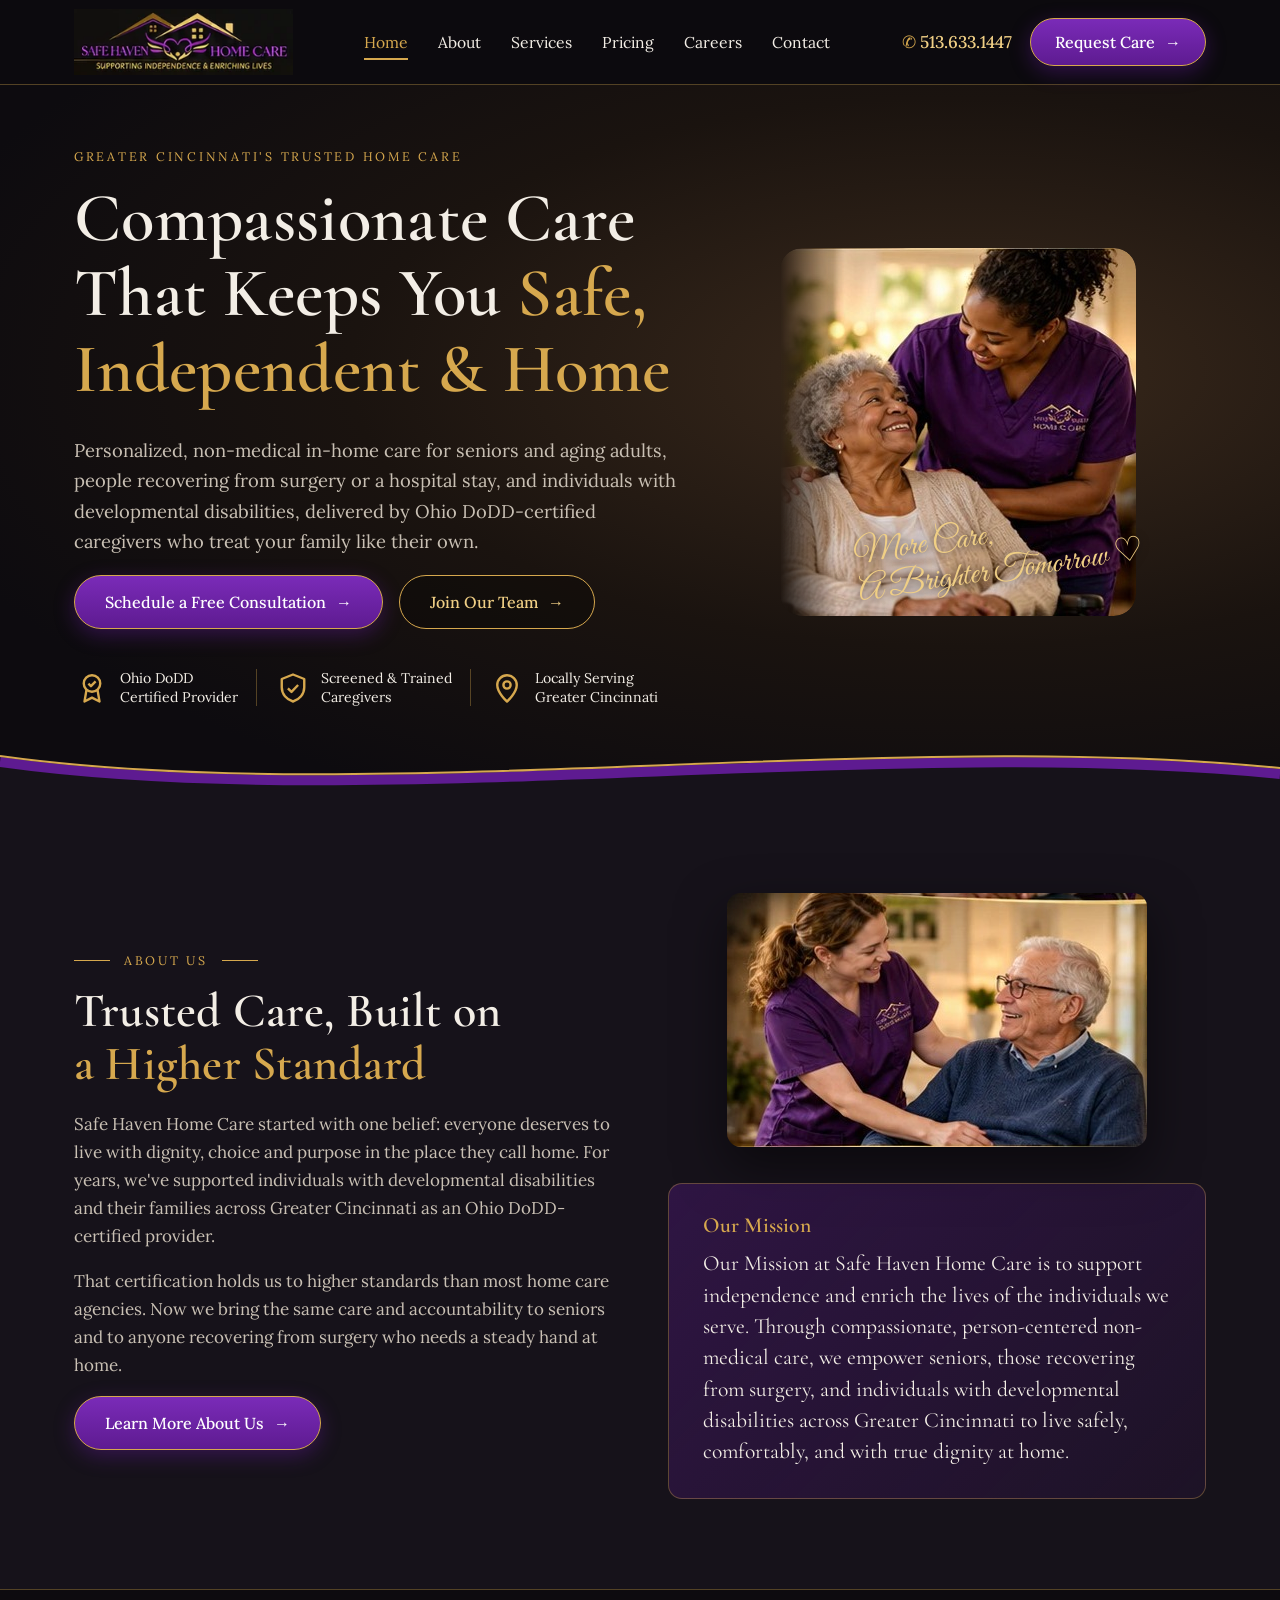
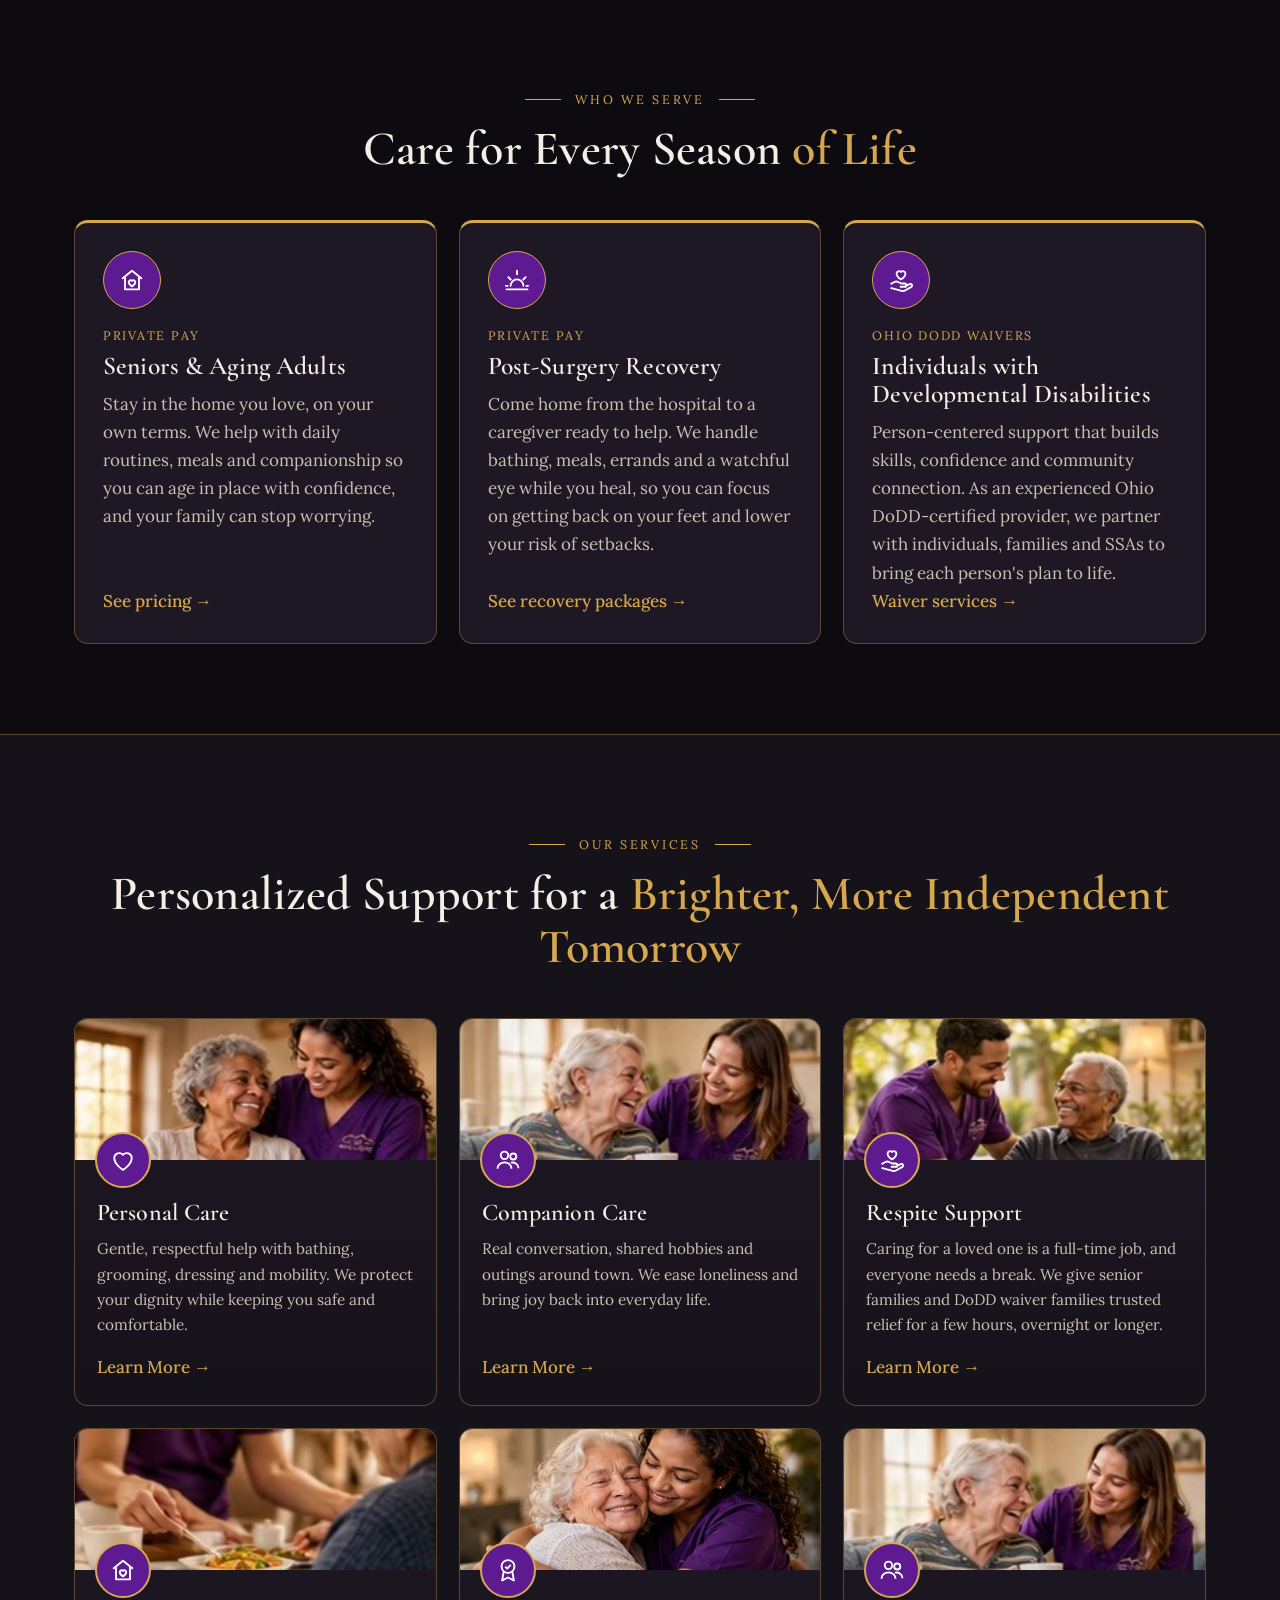
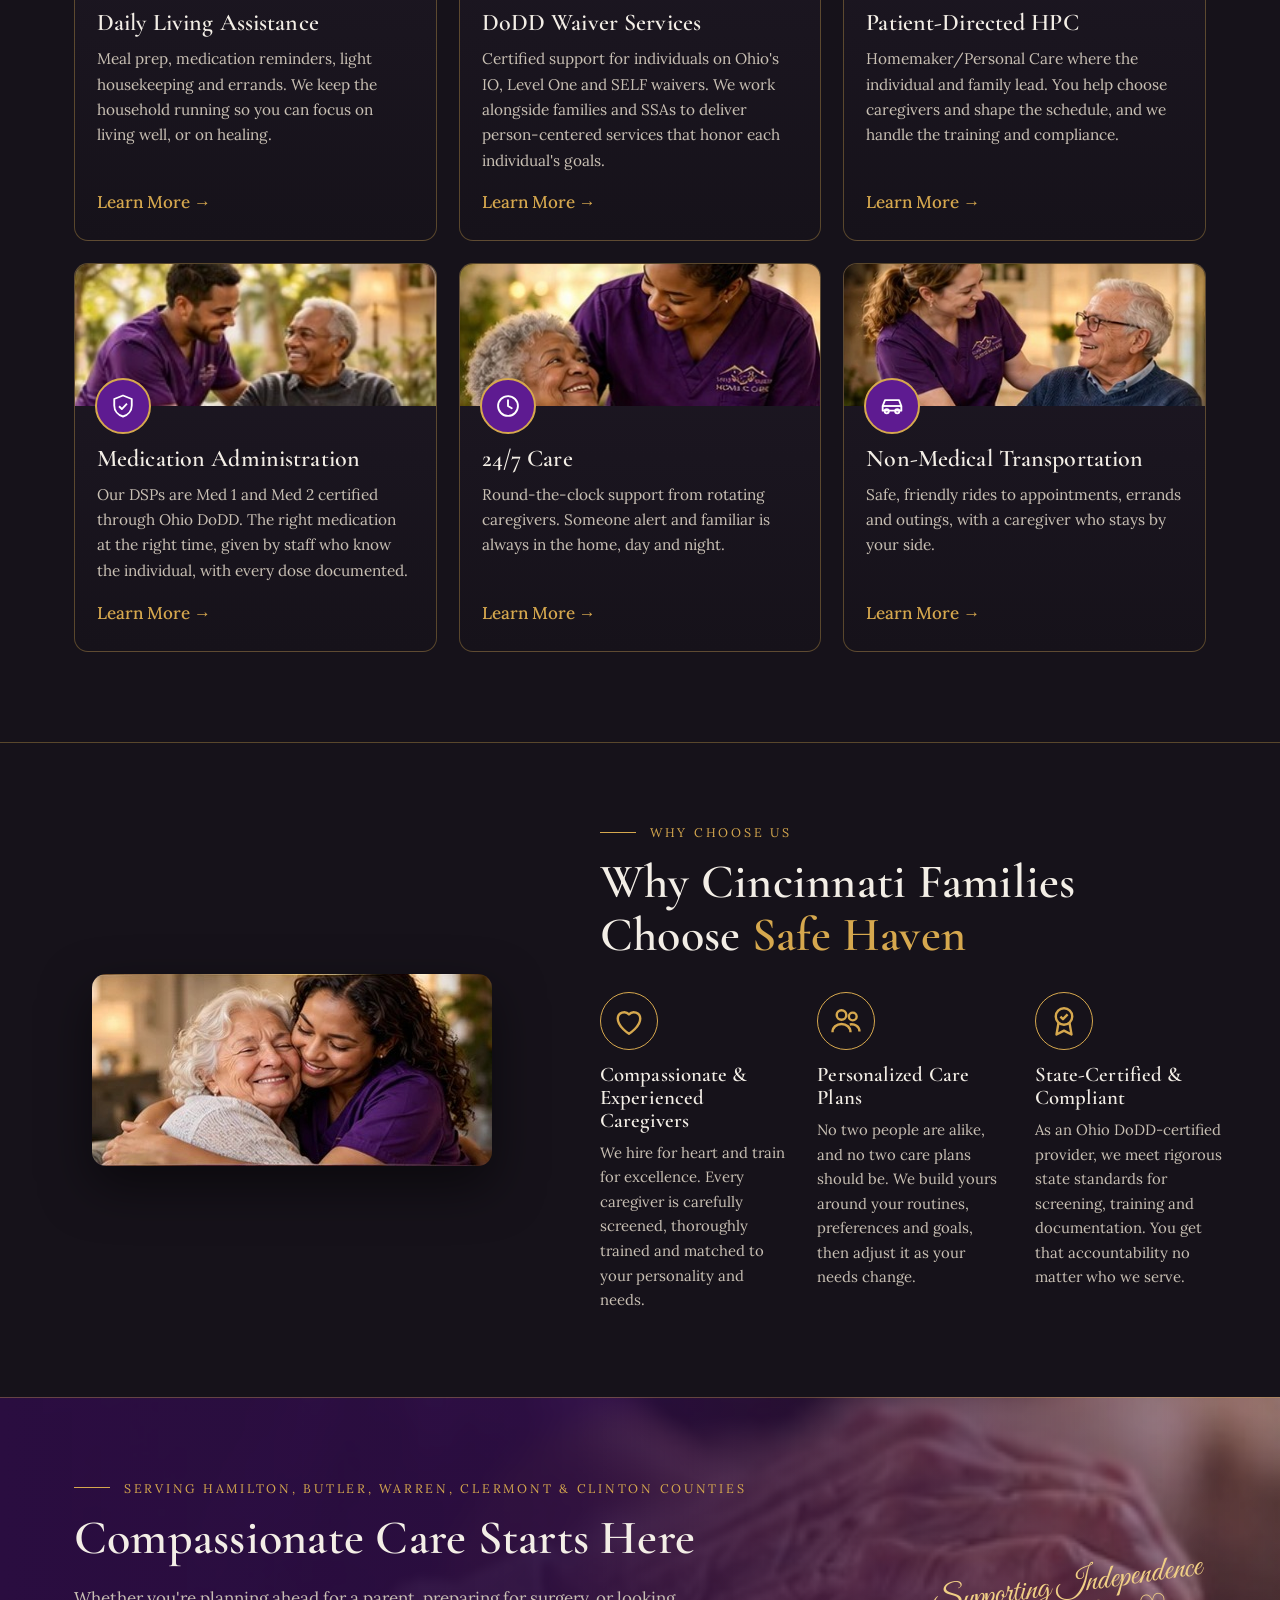
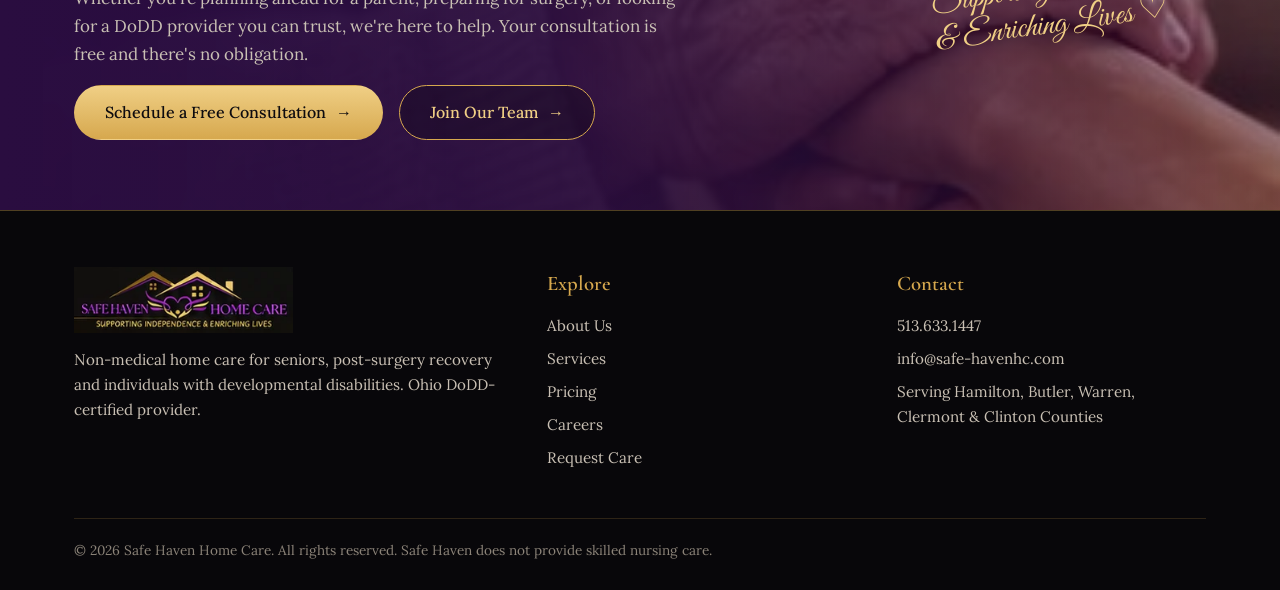
==== index.html @ eab7dfb5 "Add files via upload" ====
<!doctype html>
<html lang="en">
<head>
  <meta charset="utf-8">
  <meta name="viewport" content="width=device-width, initial-scale=1">
  <title>Safe Haven Home Care | Non-Medical Home Care in Greater Cincinnati</title>
  <meta name="description" content="Compassionate, non-medical home care for seniors, post-surgery recovery and individuals with developmental disabilities. Ohio DoDD-certified, serving Hamilton, Butler, Warren, Clermont and Clinton Counties.">
  <link rel="canonical" href="https://safe-havenhcohio.com/">
  <meta property="og:title" content="Safe Haven Home Care | Greater Cincinnati">
  <meta property="og:description" content="Compassionate home care that supports independence — for seniors, post-op recovery and individuals with developmental disabilities.">
  <meta property="og:image" content="https://safe-havenhcohio.com/assets/img/hero.jpg">
  <meta property="og:url" content="https://safe-havenhcohio.com/">
  <link rel="icon" href="assets/img/logo.png">
  <link rel="preconnect" href="https://fonts.googleapis.com">
  <link rel="preconnect" href="https://fonts.gstatic.com" crossorigin>
  <link href="https://fonts.googleapis.com/css2?family=Cormorant+Garamond:wght@500;600;700&family=Great+Vibes&family=Lora:wght@400;500&display=swap" rel="stylesheet">
  <link rel="stylesheet" href="assets/css/styles.css">
</head>
<body>
<a class="skip" href="#main">Skip to content</a>

<svg width="0" height="0" style="position:absolute" aria-hidden="true">
  <symbol id="i-heart" viewBox="0 0 24 24" fill="none" stroke="currentColor" stroke-width="1.6" stroke-linejoin="round"><path d="M12 20.5s-7.5-4.6-7.5-10.2A4.3 4.3 0 0 1 12 7.6a4.3 4.3 0 0 1 7.5 2.7C19.5 15.9 12 20.5 12 20.5z"/></symbol>
  <symbol id="i-shield" viewBox="0 0 24 24" fill="none" stroke="currentColor" stroke-width="1.6" stroke-linejoin="round"><path d="M12 3l7.5 3v5.5c0 4.6-3.2 8.2-7.5 9.5-4.3-1.3-7.5-4.9-7.5-9.5V6L12 3z"/><path d="M8.6 12.2l2.4 2.4 4.4-4.6"/></symbol>
  <symbol id="i-people" viewBox="0 0 24 24" fill="none" stroke="currentColor" stroke-width="1.6"><circle cx="9" cy="8" r="3.2"/><circle cx="16.5" cy="9" r="2.6"/><path d="M3 19.5c0-3.3 2.7-5.5 6-5.5s6 2.2 6 5.5M14.5 14.3c3.3-.6 6.5 1.3 6.5 4.7"/></symbol>
  <symbol id="i-hand" viewBox="0 0 24 24" fill="none" stroke="currentColor" stroke-width="1.6" stroke-linejoin="round"><path d="M12 11.5s-3.8-2.3-3.8-5.1A2.2 2.2 0 0 1 12 5.1a2.2 2.2 0 0 1 3.8 1.3c0 2.8-3.8 5.1-3.8 5.1z"/><path d="M3 15.5l3.5-1.8c1-.5 2.1-.5 3 0l2.7 1.3h3a1.4 1.4 0 0 1 0 2.8H11M15 17.8l4.3-2.2a1.4 1.4 0 0 1 1.6 2.3L15.5 21c-.9.5-2 .6-3 .3L3 18.8"/></symbol>
  <symbol id="i-home" viewBox="0 0 24 24" fill="none" stroke="currentColor" stroke-width="1.6" stroke-linejoin="round"><path d="M3.5 11L12 4l8.5 7M6 9.5V20h12V9.5"/><path d="M12 17.5s-2.8-1.7-2.8-3.7a1.6 1.6 0 0 1 2.8-1 1.6 1.6 0 0 1 2.8 1c0 2-2.8 3.7-2.8 3.7z"/></symbol>
  <symbol id="i-sunrise" viewBox="0 0 24 24" fill="none" stroke="currentColor" stroke-width="1.6" stroke-linecap="round"><path d="M6.5 17a5.5 5.5 0 0 1 11 0M3 20h18M12 4v3M4.6 9.6l2 2M19.4 9.6l-2 2M2.5 17h1.5M20 17h1.5"/></symbol>
  <symbol id="i-badge" viewBox="0 0 24 24" fill="none" stroke="currentColor" stroke-width="1.6" stroke-linejoin="round"><circle cx="12" cy="9" r="5.5"/><path d="M9.6 9.1l1.7 1.7 3.1-3.2M8.3 13.4L7 21l5-2.6 5 2.6-1.3-7.6"/></symbol>
  <symbol id="i-pin" viewBox="0 0 24 24" fill="none" stroke="currentColor" stroke-width="1.6" stroke-linejoin="round"><path d="M12 21s-6.5-5.8-6.5-11a6.5 6.5 0 0 1 13 0c0 5.2-6.5 11-6.5 11z"/><circle cx="12" cy="10" r="2.4"/></symbol>
  <symbol id="i-clock" viewBox="0 0 24 24" fill="none" stroke="currentColor" stroke-width="1.6" stroke-linecap="round"><circle cx="12" cy="12" r="8.5"/><path d="M12 7v5l3.2 2"/></symbol>
  <symbol id="i-car" viewBox="0 0 24 24" fill="none" stroke="currentColor" stroke-width="1.6" stroke-linejoin="round"><path d="M4 16v-4l2-5h12l2 5v4z"/><path d="M4 12h16"/><circle cx="7.5" cy="16.5" r="1.8"/><circle cx="16.5" cy="16.5" r="1.8"/></symbol>
</svg>

<header class="site-header">
  <div class="wrap">
    <a class="logo" href="index.html" aria-label="Safe Haven Home Care — home"><img src="assets/img/logo.png" alt="Safe Haven Home Care — Supporting Independence &amp; Enriching Lives" width="272" height="82"></a>
    <button class="nav-toggle" aria-expanded="false" aria-controls="site-nav" aria-label="Menu">☰</button>
    <nav class="nav" id="site-nav">
      <ul>
        <li><a href="index.html" aria-current="page">Home</a></li>
        <li><a href="about.html">About</a></li>
        <li><a href="services.html">Services</a></li>
          <li><a href="pricing.html">Pricing</a></li>
        <li><a href="careers.html">Careers</a></li>
        <li><a href="contact.html">Contact</a></li>
      </ul>
    </nav>
    <div class="header-actions">
      <a class="header-phone" href="tel:+15136331447">513.633.1447</a>
      <a class="btn btn-purple header-cta" href="contact.html">Request Care</a>
    </div>
  </div>
</header>

<main id="main">
  <!-- Hero -->
  <section class="hero">
    <div class="wrap">
      <div>
        <span class="eyebrow">Greater Cincinnati's Trusted Home Care</span>
        <h1>Compassionate Care That Keeps You <span class="gold">Safe, Independent &amp; Home</span></h1>
        <p class="hero-lead">Personalized, non-medical in-home care for seniors and aging adults, people recovering from surgery or a hospital stay, and individuals with developmental disabilities, delivered by Ohio DoDD-certified caregivers who treat your family like their own.</p>
        <div class="btn-row">
          <a class="btn btn-purple" href="contact.html">Schedule a Free Consultation</a>
          <a class="btn btn-outline" href="careers.html">Join Our Team</a>
        </div>
        <ul class="trust">
          <li><svg class="ico"><use href="#i-badge"/></svg>Ohio DoDD<br>Certified Provider</li>
          <li><svg class="ico"><use href="#i-shield"/></svg>Screened &amp; Trained<br>Caregivers</li>
          <li><svg class="ico"><use href="#i-pin"/></svg>Locally Serving<br>Greater Cincinnati</li>
        </ul>
      </div>
      <div class="hero-photo">
        <img src="assets/img/hero.jpg" alt="A Safe Haven caregiver in purple scrubs smiling with an elderly client" width="356" height="368">
        <div class="script-note" aria-hidden="true">More Care,<br>A Brighter Tomorrow ♡</div>
      </div>
    </div>
    <svg class="swoosh" viewBox="0 0 1440 60" preserveAspectRatio="none" aria-hidden="true">
      <path d="M0 18 C 420 70, 980 -10, 1440 30 L1440 60 L0 60 Z" fill="#16121a"/>
      <path d="M0 18 C 420 70, 980 -10, 1440 30" fill="none" stroke="#5e1b91" stroke-width="10"/>
      <path d="M0 12 C 420 64, 980 -16, 1440 24" fill="none" stroke="#d6a84e" stroke-width="2"/>
    </svg>
  </section>

  <!-- About -->
  <section class="band band-dark">
    <div class="wrap split">
      <div>
        <span class="eyebrow lined">About Us</span>
        <h2>Trusted Care, Built on<br><span class="gold">a Higher Standard</span></h2>
        <p class="muted">Safe Haven Home Care started with one belief: everyone deserves to live with dignity, choice and purpose in the place they call home. For years, we've supported individuals with developmental disabilities and their families across Greater Cincinnati as an Ohio DoDD-certified provider.</p>
        <p class="muted">That certification holds us to higher standards than most home care agencies. Now we bring the same care and accountability to seniors and to anyone recovering from surgery who needs a steady hand at home.</p>
        <a class="btn btn-purple" href="about.html">Learn More About Us</a>
      </div>
      <div>
        <div class="photo-frame"><img src="assets/img/about.jpg" alt="Caregiver laughing with an older gentleman at home" width="420" height="254" loading="lazy"></div>
        <div class="mission">
          <h3>Our Mission</h3>
          <p>Our Mission at Safe Haven Home Care is to support independence and enrich the lives of the individuals we serve. Through compassionate, person-centered non-medical care, we empower seniors, those recovering from surgery, and individuals with developmental disabilities across Greater Cincinnati to live safely, comfortably, and with true dignity at home.</p>
        </div>
      </div>
    </div>
  </section>

  <!-- Who we serve -->
  <section class="band divider" id="who-we-serve">
    <div class="wrap">
      <div class="center">
        <span class="eyebrow lined">Who We Serve</span>
        <h2>Care for Every Season <span class="gold">of Life</span></h2>
      </div>
      <div class="audience">
        <div class="panel">
          <div class="ring"><svg class="ico"><use href="#i-home"/></svg></div>
          <span class="tag">Private Pay</span>
          <h3>Seniors &amp; Aging Adults</h3>
          <p>Stay in the home you love, on your own terms. We help with daily routines, meals and companionship so you can age in place with confidence, and your family can stop worrying.</p>
          <a class="link-arrow" href="pricing.html#active-aging" style="margin-top:auto">See pricing</a>
        </div>
        <div class="panel">
          <div class="ring"><svg class="ico"><use href="#i-sunrise"/></svg></div>
          <span class="tag">Private Pay</span>
          <h3>Post-Surgery Recovery</h3>
          <p>Come home from the hospital to a caregiver ready to help. We handle bathing, meals, errands and a watchful eye while you heal, so you can focus on getting back on your feet and lower your risk of setbacks.</p>
          <a class="link-arrow" href="pricing.html#fresh-start" style="margin-top:auto">See recovery packages</a>
        </div>
        <div class="panel">
          <div class="ring"><svg class="ico"><use href="#i-hand"/></svg></div>
          <span class="tag">Ohio DoDD Waivers</span>
          <h3>Individuals with Developmental Disabilities</h3>
          <p>Person-centered support that builds skills, confidence and community connection. As an experienced Ohio DoDD-certified provider, we partner with individuals, families and SSAs to bring each person's plan to life.</p>
          <a class="link-arrow" href="services.html#dodd-waiver" style="margin-top:auto">Waiver services</a>
        </div>
      </div>
    </div>
  </section>

  <!-- Services -->
  <section class="band band-dark divider">
    <div class="wrap">
      <div class="center">
        <span class="eyebrow lined">Our Services</span>
        <h2>Personalized Support for a <span class="gold">Brighter, More Independent Tomorrow</span></h2>
      </div>
      <div class="cards three">
        <article class="card">
          <img class="card-img" src="assets/img/personal-care.jpg" alt="" loading="lazy">
          <div class="card-body">
            <span class="card-badge"><svg class="ico"><use href="#i-heart"/></svg></span>
            <h3>Personal Care</h3>
            <p>Gentle, respectful help with bathing, grooming, dressing and mobility. We protect your dignity while keeping you safe and comfortable.</p>
            <a class="link-arrow" href="services.html#personal-care">Learn More</a>
          </div>
        </article>
        <article class="card">
          <img class="card-img" src="assets/img/companion-care.jpg" alt="" loading="lazy">
          <div class="card-body">
            <span class="card-badge"><svg class="ico"><use href="#i-people"/></svg></span>
            <h3>Companion Care</h3>
            <p>Real conversation, shared hobbies and outings around town. We ease loneliness and bring joy back into everyday life.</p>
            <a class="link-arrow" href="services.html#companion-care">Learn More</a>
          </div>
        </article>
        <article class="card">
          <img class="card-img" src="assets/img/respite.jpg" alt="" loading="lazy">
          <div class="card-body">
            <span class="card-badge"><svg class="ico"><use href="#i-hand"/></svg></span>
            <h3>Respite Support</h3>
            <p>Caring for a loved one is a full-time job, and everyone needs a break. We give senior families and DoDD waiver families trusted relief for a few hours, overnight or longer.</p>
            <a class="link-arrow" href="services.html#respite">Learn More</a>
          </div>
        </article>
        <article class="card">
          <img class="card-img" src="assets/img/daily-living.jpg" alt="" loading="lazy">
          <div class="card-body">
            <span class="card-badge"><svg class="ico"><use href="#i-home"/></svg></span>
            <h3>Daily Living Assistance</h3>
            <p>Meal prep, medication reminders, light housekeeping and errands. We keep the household running so you can focus on living well, or on healing.</p>
            <a class="link-arrow" href="services.html#daily-living">Learn More</a>
          </div>
        </article>
        <article class="card">
          <img class="card-img" src="assets/img/why.jpg" alt="" loading="lazy">
          <div class="card-body">
            <span class="card-badge"><svg class="ico"><use href="#i-badge"/></svg></span>
            <h3>DoDD Waiver Services</h3>
            <p>Certified support for individuals on Ohio's IO, Level One and SELF waivers. We work alongside families and SSAs to deliver person-centered services that honor each individual's goals.</p>
            <a class="link-arrow" href="services.html#dodd-waiver">Learn More</a>
          </div>
        </article>
        <article class="card">
          <img class="card-img" src="assets/img/companion-care.jpg" alt="" loading="lazy">
          <div class="card-body">
            <span class="card-badge"><svg class="ico"><use href="#i-people"/></svg></span>
            <h3>Patient-Directed HPC</h3>
            <p>Homemaker/Personal Care where the individual and family lead. You help choose caregivers and shape the schedule, and we handle the training and compliance.</p>
            <a class="link-arrow" href="services.html#patient-directed-hpc">Learn More</a>
          </div>
        </article>
        <article class="card">
          <img class="card-img" src="assets/img/respite.jpg" alt="" loading="lazy">
          <div class="card-body">
            <span class="card-badge"><svg class="ico"><use href="#i-shield"/></svg></span>
            <h3>Medication Administration</h3>
            <p>Our DSPs are Med 1 and Med 2 certified through Ohio DoDD. The right medication at the right time, given by staff who know the individual, with every dose documented.</p>
            <a class="link-arrow" href="services.html#medication-administration">Learn More</a>
          </div>
        </article>
        <article class="card">
          <img class="card-img" src="assets/img/hero.jpg" alt="" loading="lazy" style="object-position:center 25%">
          <div class="card-body">
            <span class="card-badge"><svg class="ico"><use href="#i-clock"/></svg></span>
            <h3>24/7 Care</h3>
            <p>Round-the-clock support from rotating caregivers. Someone alert and familiar is always in the home, day and night.</p>
            <a class="link-arrow" href="services.html#around-the-clock">Learn More</a>
          </div>
        </article>
        <article class="card">
          <img class="card-img" src="assets/img/about.jpg" alt="" loading="lazy" style="object-position:center 30%">
          <div class="card-body">
            <span class="card-badge"><svg class="ico"><use href="#i-car"/></svg></span>
            <h3>Non-Medical Transportation</h3>
            <p>Safe, friendly rides to appointments, errands and outings, with a caregiver who stays by your side.</p>
            <a class="link-arrow" href="services.html#transportation">Learn More</a>
          </div>
        </article>
      </div>
    </div>
  </section>

  <!-- Why choose us -->
  <section class="why divider">
    <div class="why-photo"><img src="assets/img/why.jpg" alt="Caregiver embracing a smiling elderly woman" width="400" height="192" loading="lazy"></div>
    <div class="why-body">
      <span class="eyebrow lined-l">Why Choose Us</span>
      <h2>Why Cincinnati Families Choose <span class="gold">Safe Haven</span></h2>
      <div class="features">
        <div class="feature">
          <div class="ring"><svg class="ico"><use href="#i-heart"/></svg></div>
          <h3>Compassionate &amp; Experienced Caregivers</h3>
          <p>We hire for heart and train for excellence. Every caregiver is carefully screened, thoroughly trained and matched to your personality and needs.</p>
        </div>
        <div class="feature">
          <div class="ring"><svg class="ico"><use href="#i-people"/></svg></div>
          <h3>Personalized Care Plans</h3>
          <p>No two people are alike, and no two care plans should be. We build yours around your routines, preferences and goals, then adjust it as your needs change.</p>
        </div>
        <div class="feature">
          <div class="ring"><svg class="ico"><use href="#i-badge"/></svg></div>
          <h3>State-Certified &amp; Compliant</h3>
          <p>As an Ohio DoDD-certified provider, we meet rigorous state standards for screening, training and documentation. You get that accountability no matter who we serve.</p>
        </div>
      </div>
    </div>
  </section>

  <!-- CTA -->
  <section class="cta">
    <div class="wrap">
      <div>
        <span class="eyebrow lined-l" style="justify-content:flex-start">Serving Hamilton, Butler, Warren, Clermont &amp; Clinton Counties</span>
        <h2>Compassionate Care Starts Here</h2>
        <p>Whether you're planning ahead for a parent, preparing for surgery, or looking for a DoDD provider you can trust, we're here to help. Your consultation is free and there's no obligation.</p>
        <div class="btn-row">
          <a class="btn btn-gold" href="contact.html">Schedule a Free Consultation</a>
          <a class="btn btn-outline" href="careers.html">Join Our Team</a>
        </div>
      </div>
      <div class="script-note" aria-hidden="true">Supporting Independence<br>&amp; Enriching Lives ♡</div>
    </div>
  </section>
</main>

<footer class="site-footer">
  <div class="wrap">
    <div class="footer-grid">
      <div>
        <img src="assets/img/logo.png" alt="Safe Haven Home Care" width="220" height="66" style="height:66px;width:auto;margin-bottom:14px">
        <p class="muted">Non-medical home care for seniors, post-surgery recovery and individuals with developmental disabilities. Ohio DoDD-certified provider.</p>
      </div>
      <div>
        <h4>Explore</h4>
        <ul>
          <li><a href="about.html">About Us</a></li>
          <li><a href="services.html">Services</a></li>
          <li><a href="pricing.html">Pricing</a></li>
          <li><a href="careers.html">Careers</a></li>
          <li><a href="contact.html">Request Care</a></li>
        </ul>
      </div>
      <div>
        <h4>Contact</h4>
        <ul>
          <li><a href="tel:+15136331447">513.633.1447</a></li>
          <li><a href="mailto:info@safe-havenhc.com">info@safe-havenhc.com</a></li>
          <li class="muted">Serving Hamilton, Butler, Warren, Clermont &amp; Clinton Counties</li>
        </ul>
      </div>
    </div>
    <div class="footer-bottom">
      <span>© <span data-year>2026</span> Safe Haven Home Care. All rights reserved. Safe Haven does not provide skilled nursing care.</span>
    </div>
  </div>
</footer>
<script src="assets/js/main.js"></script>
</body>
</html>
---- assets/css/styles.css ----
/* Safe Haven Home Care — site styles */
:root {
  --ink: #0d0b0f;
  --ink-2: #16121a;
  --ink-3: #1e1824;
  --purple: #5e1b91;
  --purple-2: #7a2bb8;
  --purple-deep: #2a0d40;
  --gold: #d6a84e;
  --gold-2: #f0cf85;
  --text: #f3eee6;
  --muted: #c9c0b4;
  --line: rgba(214, 168, 78, .35);
  --radius: 14px;
  --serif: "Cormorant Garamond", Georgia, "Times New Roman", serif;
  --body: "Lora", Georgia, "Times New Roman", serif;
  --script: "Great Vibes", "Brush Script MT", cursive;
  --wrap: 1180px;
}

*, *::before, *::after { box-sizing: border-box; }
html { scroll-behavior: smooth; }
body {
  margin: 0;
  background: var(--ink);
  color: var(--text);
  font-family: var(--body);
  font-size: 17px;
  line-height: 1.65;
  -webkit-font-smoothing: antialiased;
}
img { max-width: 100%; height: auto; display: block; }
a { color: inherit; }
.wrap { width: 100%; max-width: var(--wrap); margin: 0 auto; padding-inline: 24px; }
.skip { position: absolute; left: -9999px; }
.skip:focus { left: 16px; top: 16px; background: var(--gold); color: var(--ink); padding: 8px 14px; z-index: 100; }

h1, h2, h3 { font-family: var(--serif); font-weight: 600; line-height: 1.1; margin: 0 0 .4em; letter-spacing: .005em; }
h1 { font-size: clamp(2.5rem, 5.4vw, 4.3rem); }
h2 { font-size: clamp(2rem, 3.8vw, 3rem); }
h3 { font-size: 1.6rem; }
p { margin: 0 0 1em; }
.gold { color: var(--gold); }
.muted { color: var(--muted); }

.eyebrow {
  display: inline-flex; align-items: center; gap: 14px;
  font-size: .78rem; letter-spacing: .22em; text-transform: uppercase;
  color: var(--gold); margin-bottom: 14px; font-family: var(--body);
}
.eyebrow.lined::before, .eyebrow.lined::after { content: ""; width: 36px; height: 1px; background: var(--gold); }
.eyebrow.lined-l::before { content: ""; width: 36px; height: 1px; background: var(--gold); }
.center { text-align: center; }

/* Buttons */
.btn {
  display: inline-flex; align-items: center; gap: 10px;
  padding: 13px 30px; border-radius: 999px;
  font-family: var(--body); font-size: 1rem; font-weight: 500;
  text-decoration: none; cursor: pointer; border: 1.5px solid transparent;
  transition: transform .15s ease, background .2s ease, box-shadow .2s ease;
}
.btn::after { content: "→"; }
.btn:hover { transform: translateY(-2px); }
.btn-purple { background: linear-gradient(180deg, var(--purple-2), var(--purple)); border-color: var(--gold); color: #fff; box-shadow: 0 6px 20px rgba(94, 27, 145, .45); }
.btn-outline { border-color: var(--gold); color: var(--gold-2); background: rgba(0,0,0,.25); }
.btn-outline:hover { background: rgba(214,168,78,.12); }
.btn-gold { background: linear-gradient(180deg, var(--gold-2), var(--gold)); color: var(--ink); }
.btn-row { display: flex; flex-wrap: wrap; gap: 16px; }
.link-arrow { color: var(--gold); text-decoration: none; font-weight: 500; }
.link-arrow::after { content: " →"; }
.link-arrow:hover { text-decoration: underline; }

/* Header */
.site-header {
  position: sticky; top: 0; z-index: 50;
  background: rgba(13, 11, 15, .94); backdrop-filter: blur(8px);
  border-bottom: 1px solid var(--line);
}
.site-header .wrap { display: flex; align-items: center; justify-content: space-between; gap: 24px; min-height: 84px; }
.logo img { height: 66px; width: auto; }
.nav ul { list-style: none; display: flex; gap: 30px; margin: 0; padding: 0; }
.nav a { text-decoration: none; font-size: .98rem; padding: 6px 0; border-bottom: 2px solid transparent; }
.nav a:hover { color: var(--gold-2); }
.nav a[aria-current="page"] { color: var(--gold); border-color: var(--gold); }
.nav-toggle { display: none; background: none; border: 1px solid var(--line); color: var(--gold); border-radius: 8px; padding: 8px 12px; font-size: 1.2rem; cursor: pointer; }
.header-cta { padding: 10px 24px; }

/* Hero */
.hero { position: relative; overflow: hidden; background: radial-gradient(ellipse at 75% 40%, #3b2a1c 0%, #1a130f 45%, var(--ink) 80%); }
.hero .wrap { display: grid; grid-template-columns: 1.1fr .9fr; align-items: center; gap: 30px; min-height: 560px; padding-block: 56px 80px; }
.hero-lead { font-size: 1.15rem; color: var(--muted); max-width: 34em; }
.hero-photo { position: relative; }
.hero-photo { max-width: 356px; justify-self: center; width: 100%; }
.hero-photo img { width: 100%; border-radius: 22px; box-shadow: 0 30px 60px rgba(0,0,0,.55); mask-image: linear-gradient(90deg, transparent 0, #000 16%); -webkit-mask-image: linear-gradient(90deg, transparent 0, #000 16%); }
.script-note { font-family: var(--script); color: var(--gold-2); font-size: 2.1rem; line-height: 1.1; transform: rotate(-8deg); }
.hero-photo .script-note { position: absolute; right: -6px; bottom: 26px; text-shadow: 0 2px 10px rgba(0,0,0,.8); }
.trust { display: flex; flex-wrap: wrap; gap: 0; margin-top: 40px; }
.trust li { display: flex; align-items: center; gap: 10px; padding: 0 18px; font-size: .88rem; white-space: nowrap; line-height: 1.3; border-left: 1px solid var(--line); list-style: none; }
.trust { padding: 0; }
.trust li:first-child { padding-left: 0; border-left: 0; }
.ico { width: 36px; height: 36px; flex: none; color: var(--gold); }
.swoosh { position: absolute; left: 0; right: 0; bottom: -1px; height: 60px; width: 100%; }

/* Sections */
section { position: relative; }
.band { padding-block: 90px; }
.band-dark { background: var(--ink-2); }
.divider { border-top: 1px solid var(--line); }

.split { display: grid; grid-template-columns: 1fr 1fr; gap: 56px; align-items: center; }
.photo-frame img { border-radius: var(--radius); box-shadow: 0 20px 50px rgba(0,0,0,.5); width: 100%; max-width: 420px; margin-inline: auto; }

/* Service cards */
.cards { display: grid; grid-template-columns: repeat(4, 1fr); gap: 22px; margin-top: 44px; }
.card {
  background: linear-gradient(180deg, var(--ink-3), var(--ink-2));
  border: 1px solid var(--line); border-radius: var(--radius);
  overflow: hidden; display: flex; flex-direction: column;
  transition: transform .2s ease, border-color .2s ease;
}
.card:hover { transform: translateY(-4px); border-color: var(--gold); }
.card-img { aspect-ratio: 250 / 98; object-fit: cover; width: 100%; }
.card-body { position: relative; padding: 40px 22px 24px; display: flex; flex-direction: column; flex: 1; }
.card-badge {
  position: absolute; top: -28px; left: 20px; width: 56px; height: 56px; border-radius: 50%;
  background: var(--purple); border: 2px solid var(--gold); display: grid; place-items: center; color: #fff;
}
.card-badge .ico { width: 28px; height: 28px; color: #fff; }
.card h3 { font-size: 1.5rem; }
.card p { color: var(--muted); font-size: .96rem; flex: 1; }


/* Who we serve */
.audience { display: grid; grid-template-columns: repeat(3, 1fr); gap: 22px; margin-top: 44px; }
.audience .panel { border-top: 3px solid var(--gold); display: flex; flex-direction: column; }
.audience .panel .ring { width: 58px; height: 58px; border-radius: 50%; background: var(--purple); border: 1.5px solid var(--gold); display: grid; place-items: center; margin-bottom: 16px; }
.audience .panel .ring .ico { color: #fff; width: 28px; height: 28px; }
.audience .panel .tag { font-size: .78rem; letter-spacing: .14em; text-transform: uppercase; color: var(--gold); margin-bottom: 6px; }
.audience .panel ul { margin: 14px 0 0; }
.audience .panel p + .checks { margin-top: 14px; }

/* Mission */
.mission {
  margin-top: 36px; padding: 30px 34px; border-radius: var(--radius);
  background: linear-gradient(135deg, rgba(94,27,145,.35), rgba(94,27,145,.1));
  border: 1px solid var(--line);
}
.mission h3 { color: var(--gold); font-size: 1.35rem; margin-bottom: .5em; }
.mission p { font-family: var(--serif); font-size: 1.35rem; line-height: 1.45; margin: 0; }

.counties { display: flex; flex-wrap: wrap; gap: 10px; margin-top: 18px; padding: 0; list-style: none; }
.counties li { border: 1px solid var(--line); border-radius: 999px; padding: 6px 16px; font-size: .9rem; color: var(--gold-2); }

/* Why choose */
.why { display: grid; grid-template-columns: .85fr 1.15fr; background: var(--ink-2); }
.why-photo { display: grid; place-items: center; padding: 40px 0 40px 40px; }
.why-photo img { width: 100%; max-width: 400px; border-radius: var(--radius); box-shadow: 0 20px 50px rgba(0,0,0,.5); }
.why-body { padding: 70px 56px; }
.features { display: grid; grid-template-columns: repeat(3, 1fr); gap: 28px; margin-top: 30px; }
.feature .ring { width: 58px; height: 58px; border-radius: 50%; border: 1.5px solid var(--gold); display: grid; place-items: center; margin-bottom: 14px; }
.feature h3 { font-size: 1.3rem; }
.feature p { font-size: .93rem; color: var(--muted); }

/* CTA */
.cta {
  background: linear-gradient(90deg, var(--purple-deep) 0%, rgba(42,13,64,.92) 45%, rgba(42,13,64,.35) 100%), url("../img/cta.jpg") right center / cover no-repeat;
  padding-block: 70px; border-top: 1px solid var(--line);
}
.cta .wrap { display: flex; justify-content: space-between; align-items: center; gap: 30px; flex-wrap: wrap; }
.cta p { color: var(--muted); max-width: 36em; }

/* Page hero (inner pages) */
.page-hero { padding-block: 80px 60px; background: radial-gradient(ellipse at 80% 20%, rgba(122,43,184,.35), transparent 60%), var(--ink); border-bottom: 1px solid var(--line); }
.page-hero p { color: var(--muted); max-width: 40em; font-size: 1.1rem; }

/* Detail lists */
.checks { list-style: none; padding: 0; margin: 0 0 1em; }
.checks li { padding-left: 30px; position: relative; margin-bottom: 8px; }
.checks li::before { content: "✓"; position: absolute; left: 0; color: var(--gold); font-weight: 700; }
.service-detail { display: grid; grid-template-columns: 250px 1fr; gap: 44px; align-items: start; padding-block: 56px; border-bottom: 1px solid var(--line); }
.service-detail:last-child { border-bottom: 0; }
.service-detail img { border-radius: var(--radius); width: 100%; max-width: 250px; }
.values { display: grid; grid-template-columns: repeat(3, 1fr); gap: 22px; margin-top: 36px; }
.panel { background: var(--ink-3); border: 1px solid var(--line); border-radius: var(--radius); padding: 28px; }
.panel p { color: var(--muted); margin: 0; }

/* Forms */
.form { display: grid; grid-template-columns: 1fr 1fr; gap: 18px; }
.form .full { grid-column: 1 / -1; }
.form label { display: block; font-size: .88rem; color: var(--gold-2); margin-bottom: 6px; letter-spacing: .03em; }
.form input, .form select, .form textarea {
  width: 100%; padding: 13px 15px; border-radius: 10px; font: inherit; font-size: 1rem;
  background: #0a080c; color: var(--text); border: 1px solid rgba(214,168,78,.3);
}
.form input:focus, .form select:focus, .form textarea:focus { outline: 2px solid var(--gold); outline-offset: 1px; border-color: transparent; }
.form textarea { min-height: 130px; resize: vertical; }
.form-status { grid-column: 1 / -1; color: var(--gold-2); min-height: 1.5em; margin: 0; }
.contact-grid { display: grid; grid-template-columns: 1.3fr .7fr; gap: 44px; align-items: start; }
.info-list { list-style: none; padding: 0; margin: 0; }
.info-list li { padding: 16px 0; border-bottom: 1px solid var(--line); }
.info-list strong { display: block; color: var(--gold); font-weight: 500; font-size: .85rem; letter-spacing: .12em; text-transform: uppercase; }
.info-list a { text-decoration: none; }

/* Footer */
.site-footer { background: #08070a; border-top: 1px solid var(--line); padding-block: 56px 28px; font-size: .95rem; }
.footer-grid { display: grid; grid-template-columns: 1.4fr 1fr 1fr; gap: 40px; }
.site-footer h4 { font-family: var(--serif); font-size: 1.3rem; color: var(--gold); margin: 0 0 12px; font-weight: 600; }
.site-footer ul { list-style: none; padding: 0; margin: 0; }
.site-footer li { margin-bottom: 8px; }
.site-footer a { text-decoration: none; color: var(--muted); }
.site-footer a:hover { color: var(--gold-2); }
.footer-bottom { margin-top: 40px; padding-top: 20px; border-top: 1px solid rgba(214,168,78,.18); color: #8b8378; font-size: .85rem; display: flex; justify-content: space-between; flex-wrap: wrap; gap: 10px; }

/* Responsive */
@media (max-width: 1040px) {
  .cards { grid-template-columns: repeat(2, 1fr); }
  .audience { grid-template-columns: 1fr; }
  .features { grid-template-columns: 1fr; }
  .why { grid-template-columns: 1fr; }
  .why-body { padding: 56px 24px; }
  .why-photo { padding: 40px 24px 0; }
}
@media (max-width: 900px) {
  .nav-toggle { display: block; }
  .header-cta { display: none; }
  .nav { position: absolute; top: 100%; left: 0; right: 0; background: var(--ink); border-bottom: 1px solid var(--line); display: none; }
  .nav.open { display: block; }
  .nav ul { flex-direction: column; gap: 0; padding: 10px 24px 20px; }
  .nav li a { display: block; padding: 12px 0; }
  .hero .wrap, .split, .contact-grid, .service-detail { grid-template-columns: 1fr; }
  .hero-photo img { mask-image: none; -webkit-mask-image: none; }
  .values, .footer-grid { grid-template-columns: 1fr; }
  .band { padding-block: 64px; }
}
@media (max-width: 600px) {
  body { font-size: 16px; }
  .wrap { padding-inline: 18px; }
  .cards, .form { grid-template-columns: 1fr; }
  .mission { padding: 24px 20px; }
  .mission p { font-size: 1.15rem; }
  .trust li { padding: 8px 0; border-left: 0; width: 100%; }
  .logo img { height: 52px; }
  .script-note { font-size: 1.7rem; }
}

/* Header phone */
.header-actions { display: flex; align-items: center; gap: 18px; }
.header-phone { text-decoration: none; color: var(--gold-2); font-weight: 500; white-space: nowrap; }
.header-phone::before { content: "✆ "; color: var(--gold); }
.header-phone:hover { color: var(--gold); }
@media (max-width: 1140px) { .header-phone { display: none; } }
@media (max-width: 900px) { .header-actions { order: 2; } }

/* Pricing */
.price-grid { display: grid; grid-template-columns: repeat(2, 1fr); gap: 26px; }
.price-card {
  position: relative; background: linear-gradient(180deg, var(--ink-3), var(--ink-2));
  border: 1px solid var(--line); border-radius: var(--radius); padding: 34px 30px 28px;
  display: flex; flex-direction: column;
}
.price-card.featured { border-color: var(--gold); box-shadow: 0 0 0 1px var(--gold), 0 20px 50px rgba(94,27,145,.35); }
.price-card h2 { font-size: clamp(1.7rem, 2.6vw, 2.1rem); }
.price-flag { align-self: flex-start; font-size: .74rem; letter-spacing: .14em; text-transform: uppercase; color: var(--ink); background: var(--gold); border-radius: 999px; padding: 4px 12px; margin-bottom: 14px; }
.price-options { display: grid; gap: 12px; margin: 6px 0 22px; }
.price-option { display: grid; grid-template-columns: 1fr auto; align-items: baseline; gap: 2px 16px; padding: 14px 18px; border-radius: 10px; background: rgba(94,27,145,.22); border: 1px solid rgba(214,168,78,.22); }
.price-label { font-weight: 500; }
.price { font-family: var(--serif); font-size: 2rem; font-weight: 700; color: var(--gold-2); line-height: 1; text-align: right; white-space: nowrap; }
.price small { font-family: var(--body); font-size: .8rem; font-weight: 400; color: var(--muted); }
.price-note { grid-column: 1 / -1; font-size: .86rem; color: var(--muted); }
.table-wrap { overflow-x: auto; margin-top: 36px; border: 1px solid var(--line); border-radius: var(--radius); }
.rate-table { width: 100%; border-collapse: collapse; min-width: 560px; }
.rate-table th, .rate-table td { padding: 18px 22px; text-align: left; border-bottom: 1px solid rgba(214,168,78,.18); vertical-align: top; }
.rate-table th { font-size: .78rem; letter-spacing: .14em; text-transform: uppercase; color: var(--gold); font-weight: 500; background: var(--ink-3); }
.rate-table tr:last-child td { border-bottom: 0; }
.rate-table .rate { font-family: var(--serif); font-size: 1.35rem; font-weight: 700; color: var(--gold-2); white-space: nowrap; }
.rate-table td:last-child { color: var(--muted); }
@media (max-width: 900px) { .price-grid { grid-template-columns: 1fr; } }
@media (max-width: 600px) { .price-card { padding: 28px 20px 22px; } .price { font-size: 1.7rem; } }
@media (max-width: 600px) {
  .rate-table { min-width: 0; }
  .rate-table thead { display: none; }
  .rate-table tr { display: block; padding: 16px 18px; border-bottom: 1px solid rgba(214,168,78,.18); }
  .rate-table tr:last-child { border-bottom: 0; }
  .rate-table td { display: block; padding: 2px 0; border: 0; }
}
.service-detail img.crop { aspect-ratio: 250 / 98; object-fit: cover; object-position: center 25%; }

/* Homepage service grid: 3 per row on desktop */
.cards.three { grid-template-columns: repeat(3, 1fr); }
@media (max-width: 1040px) { .cards.three { grid-template-columns: repeat(2, 1fr); } }
@media (max-width: 600px) { .cards.three { grid-template-columns: 1fr; } }
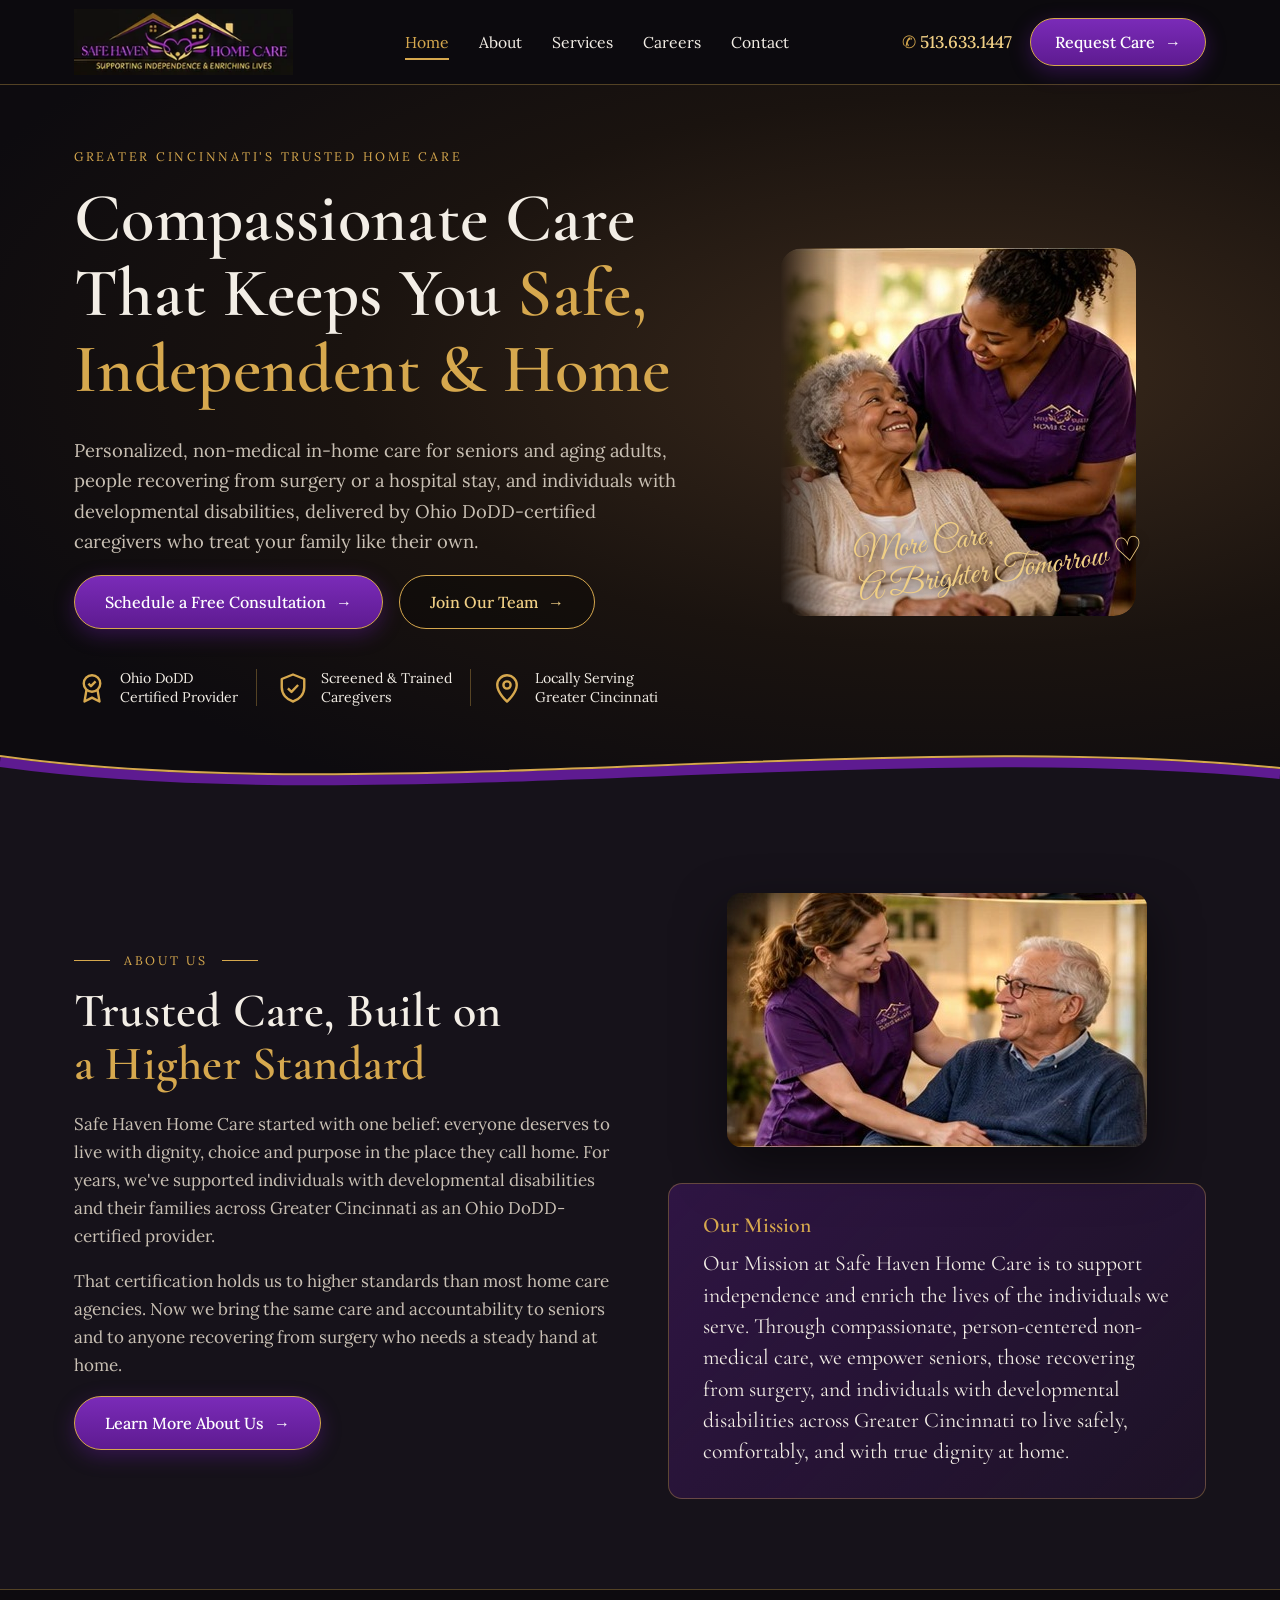
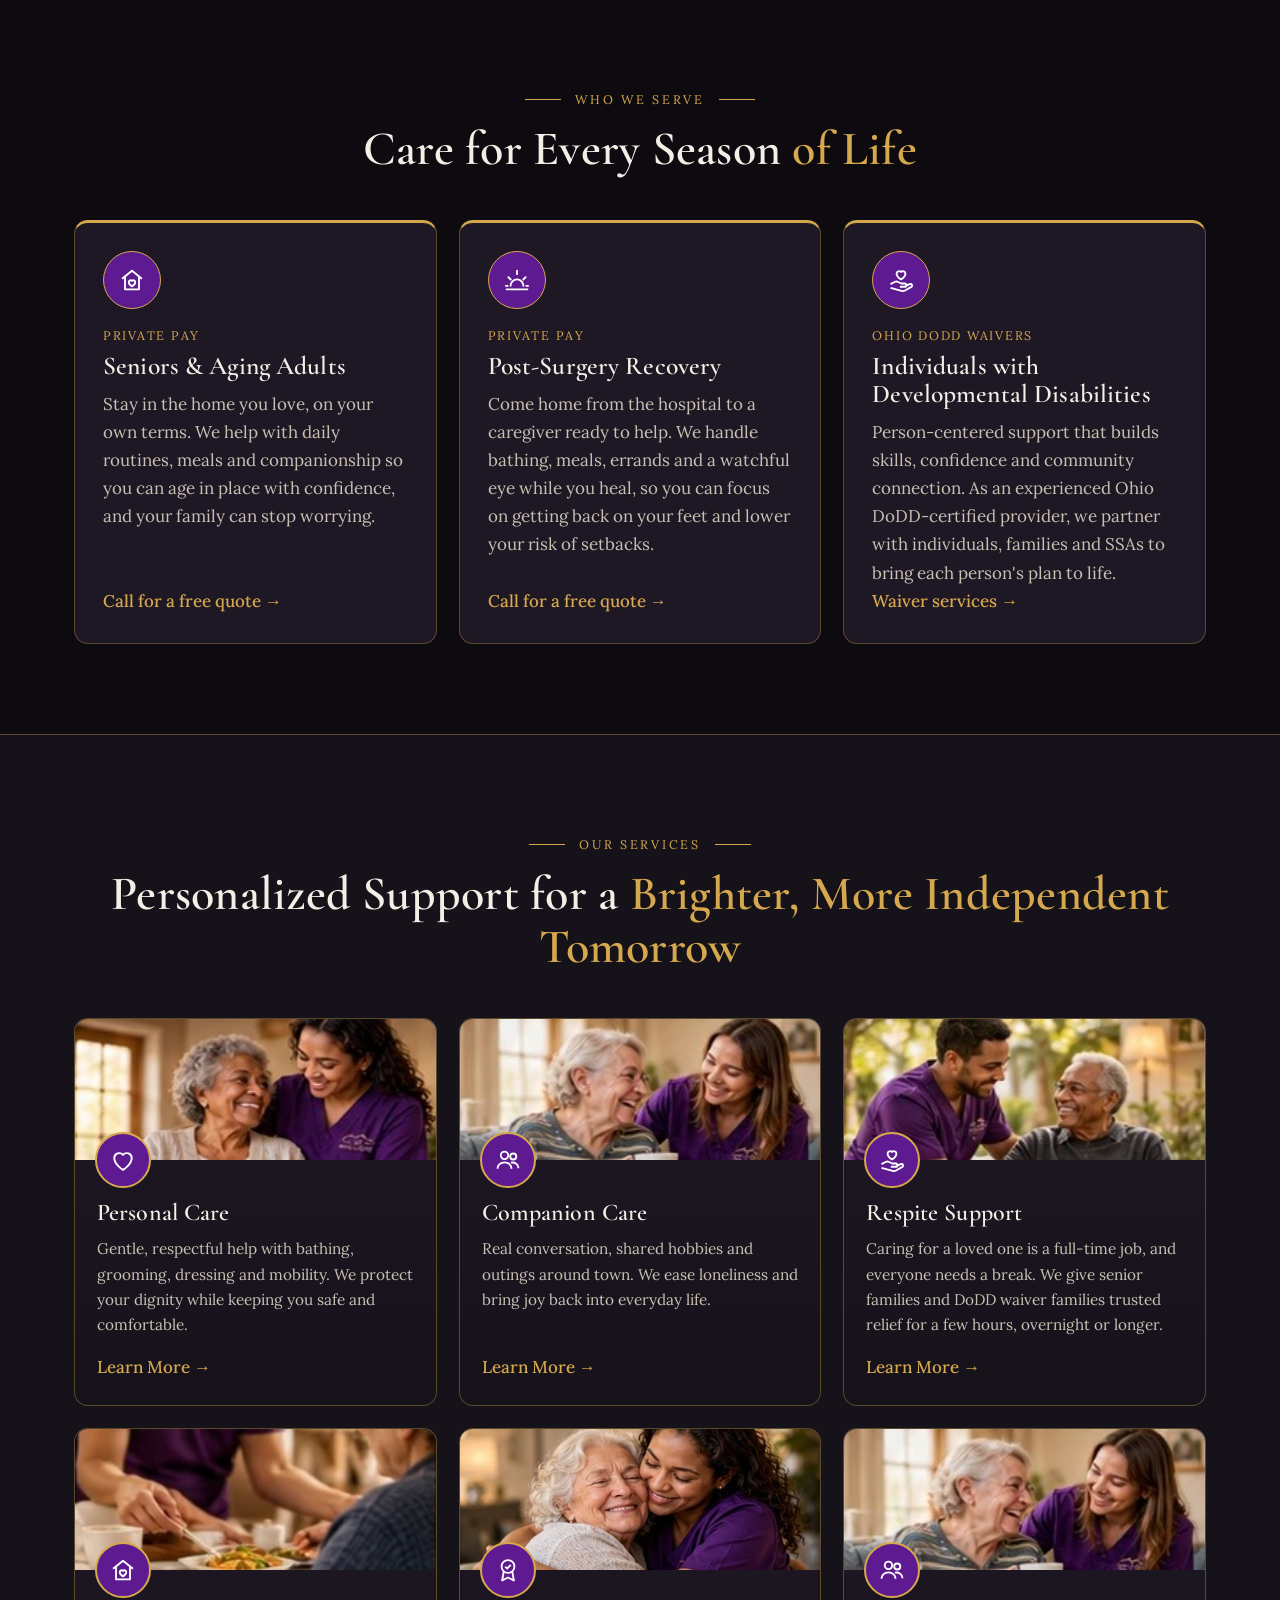
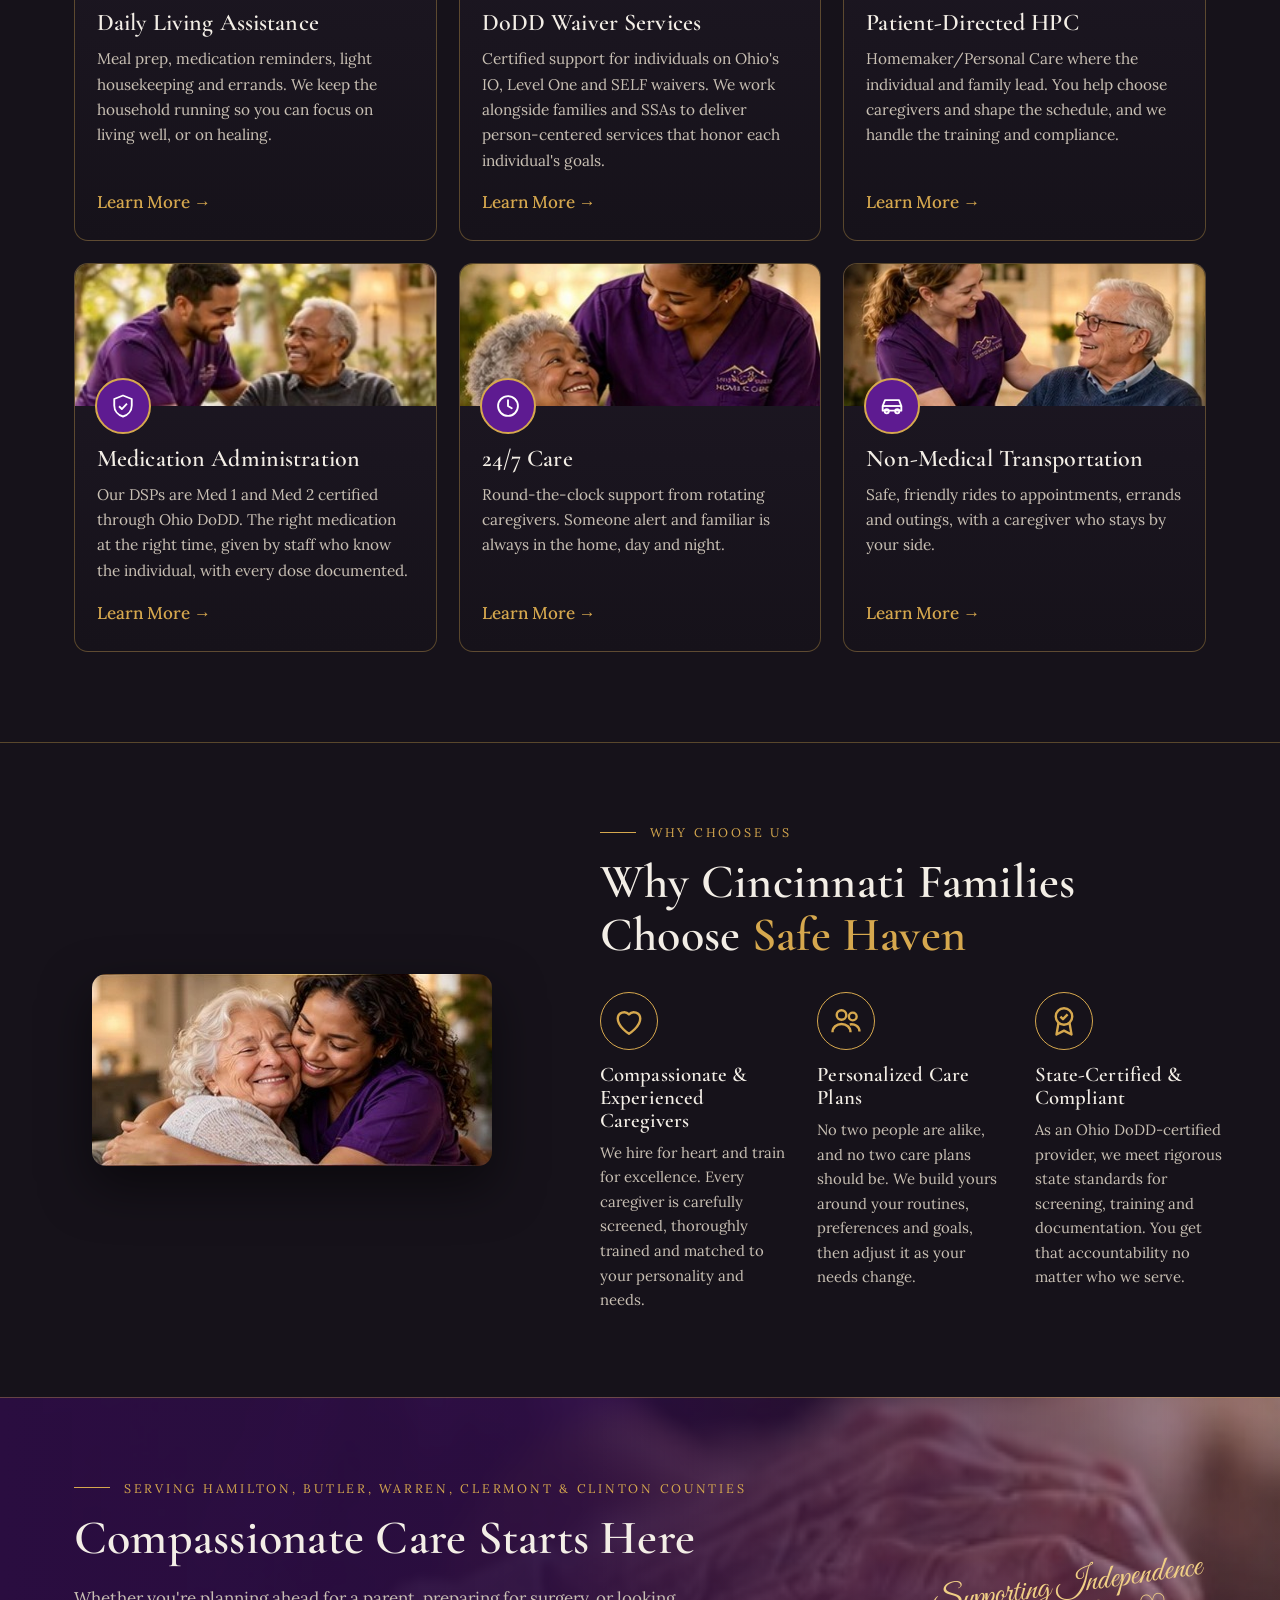
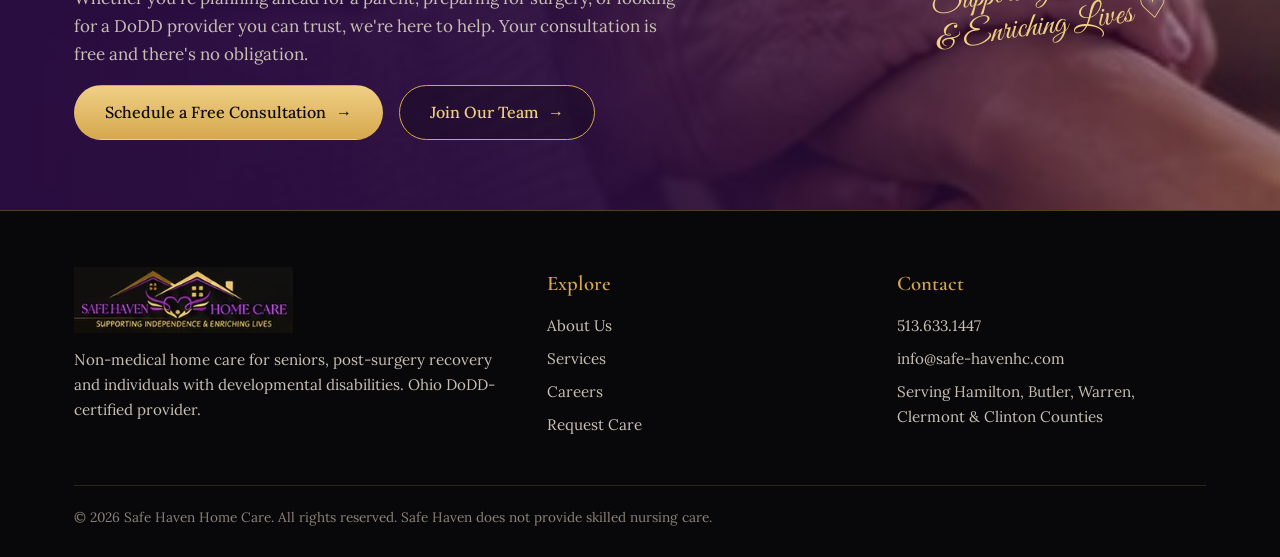
==== commit e3feea04: "Remove pricing page; replace with call-for-quote wording Pricing nav and footer links removed on all" ====
--- a/index.html
+++ b/index.html
@@ -10,7 +10,13 @@
   <meta property="og:description" content="Compassionate home care that supports independence — for seniors, post-op recovery and individuals with developmental disabilities.">
   <meta property="og:image" content="https://safe-havenhcohio.com/assets/img/hero.jpg">
   <meta property="og:url" content="https://safe-havenhcohio.com/">
-  <link rel="icon" href="assets/img/logo.png">
+  <link rel="icon" href="/favicon.ico" sizes="any">
+  <link rel="icon" type="image/svg+xml" href="/favicon.svg">
+  <link rel="apple-touch-icon" href="/apple-touch-icon.png">
+  <meta property="og:site_name" content="Safe Haven Home Care">
+  <script type="application/ld+json">
+  {"@context":"https://schema.org","@type":"WebSite","name":"Safe Haven Home Care","url":"https://safe-havenhcohio.com/"}
+  </script>
   <link rel="preconnect" href="https://fonts.googleapis.com">
   <link rel="preconnect" href="https://fonts.gstatic.com" crossorigin>
   <link href="https://fonts.googleapis.com/css2?family=Cormorant+Garamond:wght@500;600;700&family=Great+Vibes&family=Lora:wght@400;500&display=swap" rel="stylesheet">
@@ -41,7 +47,6 @@
         <li><a href="index.html" aria-current="page">Home</a></li>
         <li><a href="about.html">About</a></li>
         <li><a href="services.html">Services</a></li>
-          <li><a href="pricing.html">Pricing</a></li>
         <li><a href="careers.html">Careers</a></li>
         <li><a href="contact.html">Contact</a></li>
       </ul>
@@ -116,14 +121,14 @@
           <span class="tag">Private Pay</span>
           <h3>Seniors &amp; Aging Adults</h3>
           <p>Stay in the home you love, on your own terms. We help with daily routines, meals and companionship so you can age in place with confidence, and your family can stop worrying.</p>
-          <a class="link-arrow" href="pricing.html#active-aging" style="margin-top:auto">See pricing</a>
+          <a class="link-arrow" href="contact.html" style="margin-top:auto">Call for a free quote</a>
         </div>
         <div class="panel">
           <div class="ring"><svg class="ico"><use href="#i-sunrise"/></svg></div>
           <span class="tag">Private Pay</span>
           <h3>Post-Surgery Recovery</h3>
           <p>Come home from the hospital to a caregiver ready to help. We handle bathing, meals, errands and a watchful eye while you heal, so you can focus on getting back on your feet and lower your risk of setbacks.</p>
-          <a class="link-arrow" href="pricing.html#fresh-start" style="margin-top:auto">See recovery packages</a>
+          <a class="link-arrow" href="contact.html" style="margin-top:auto">Call for a free quote</a>
         </div>
         <div class="panel">
           <div class="ring"><svg class="ico"><use href="#i-hand"/></svg></div>
@@ -284,7 +289,6 @@
         <ul>
           <li><a href="about.html">About Us</a></li>
           <li><a href="services.html">Services</a></li>
-          <li><a href="pricing.html">Pricing</a></li>
           <li><a href="careers.html">Careers</a></li>
           <li><a href="contact.html">Request Care</a></li>
         </ul>
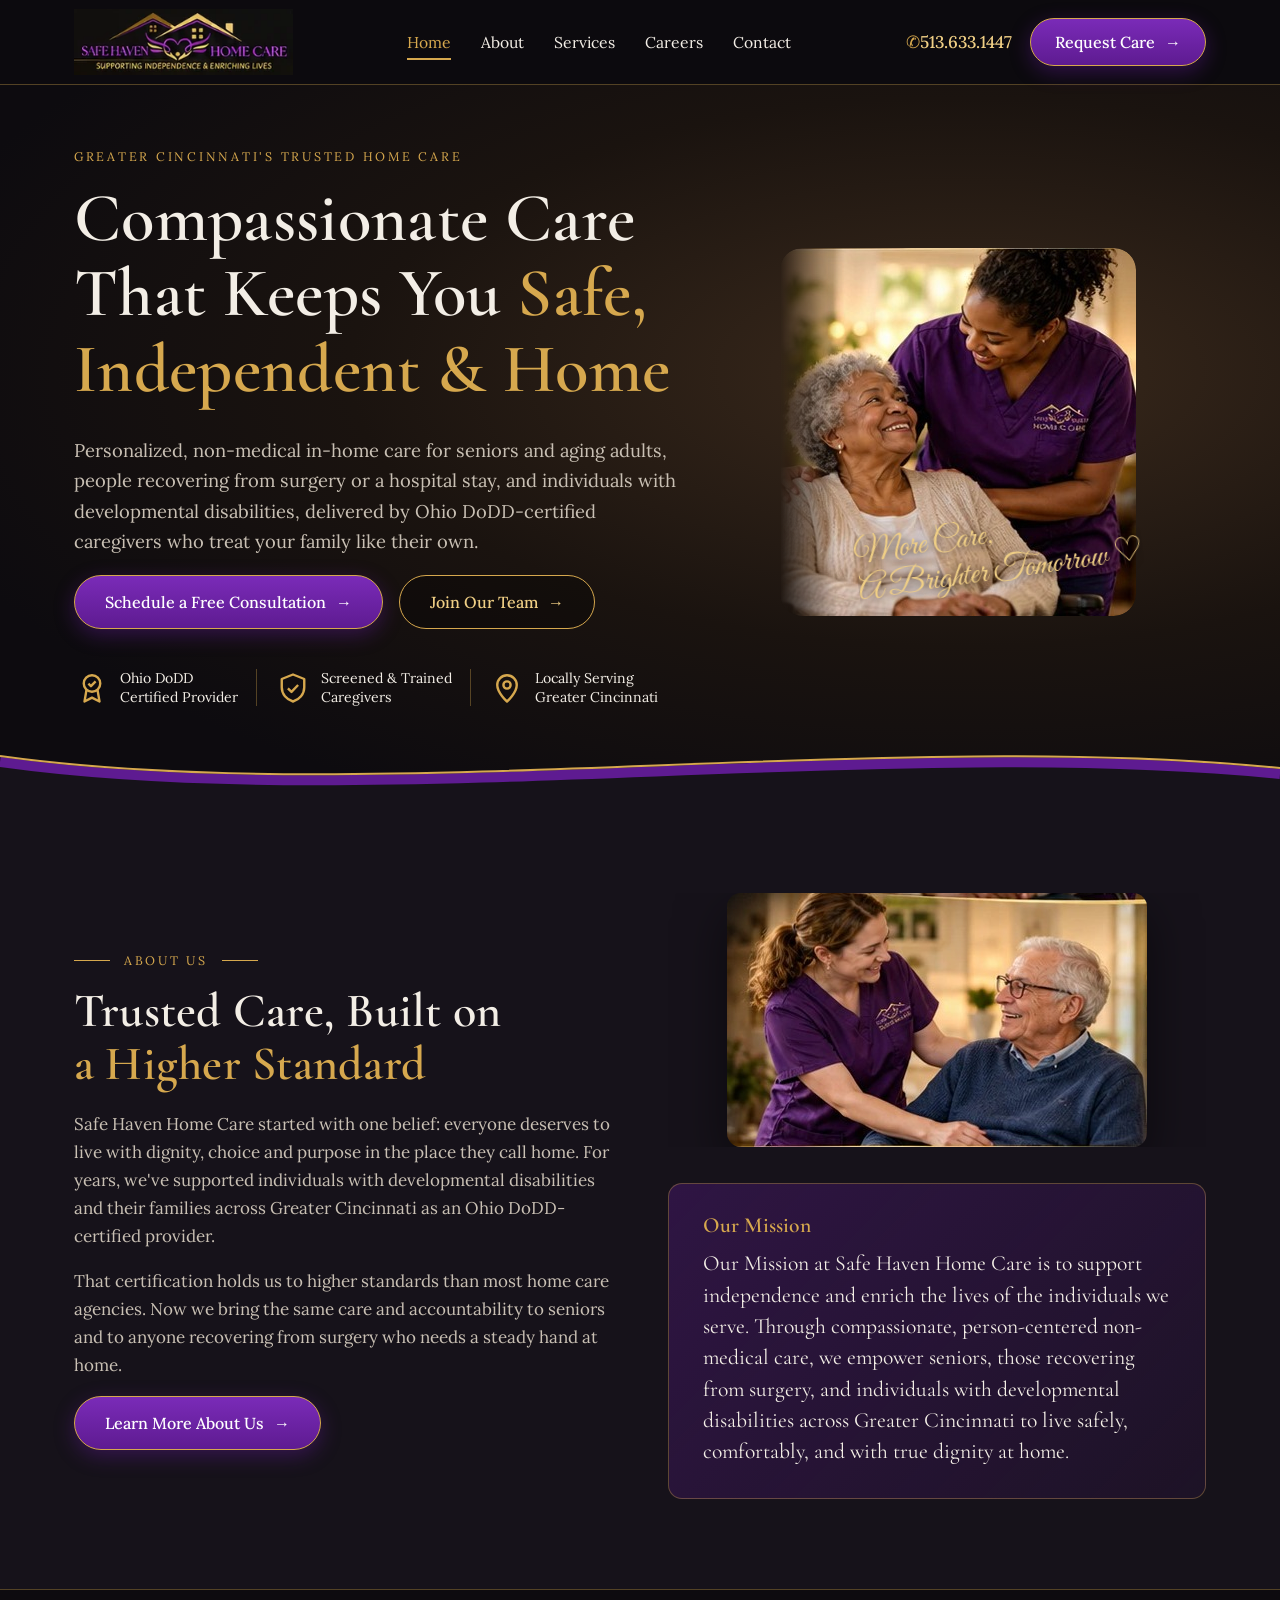
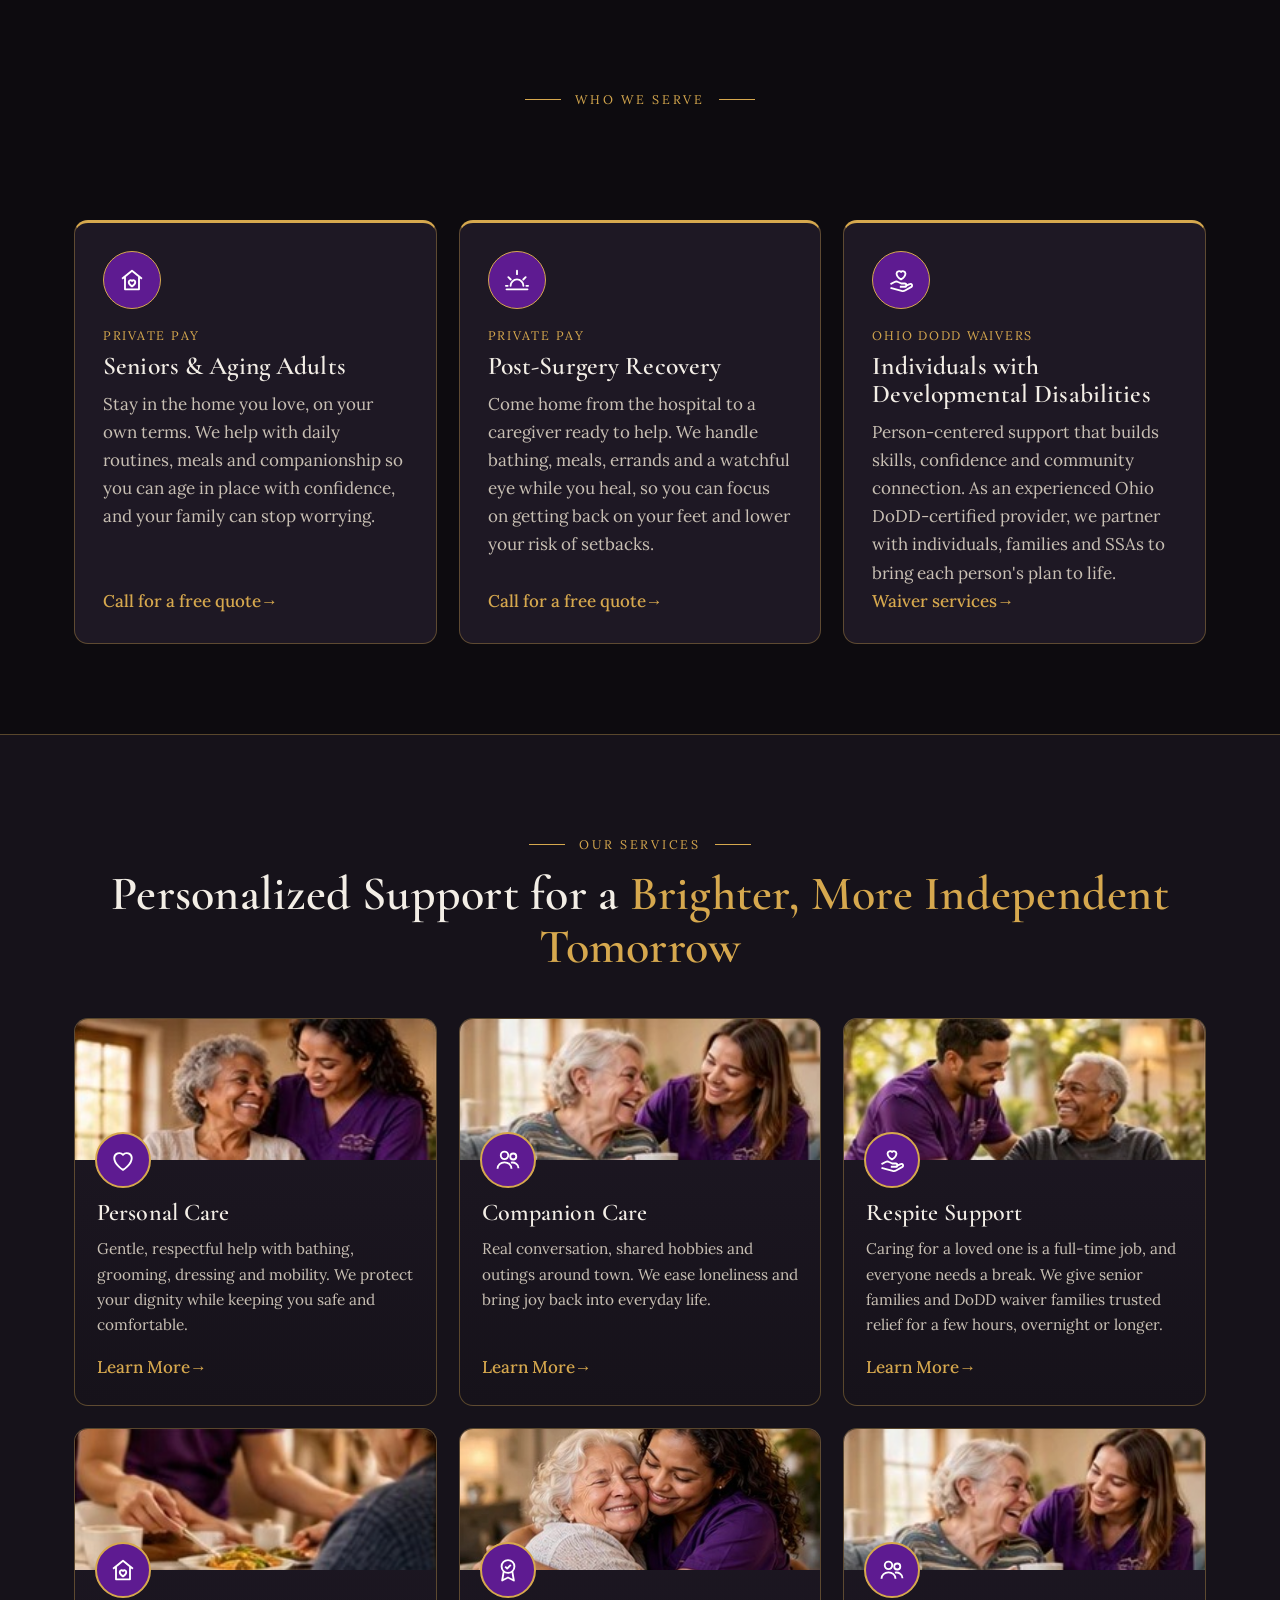
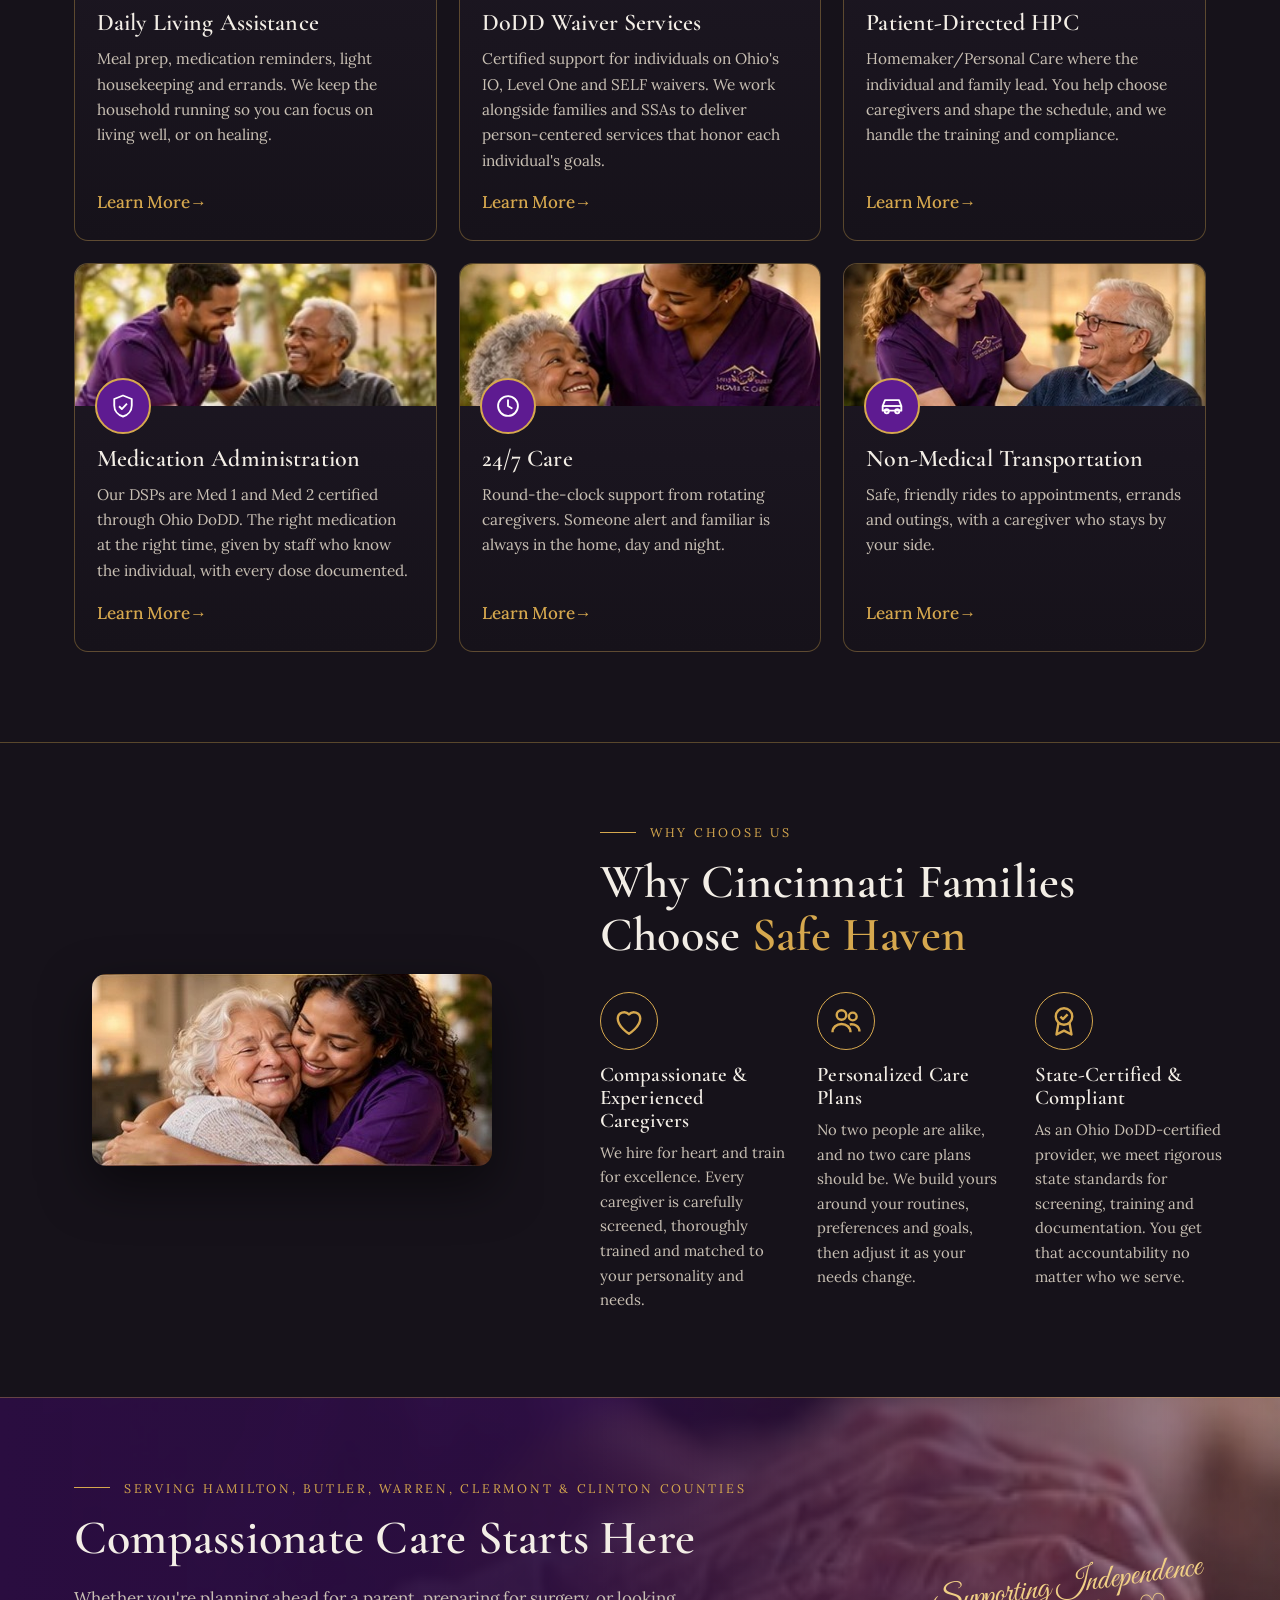
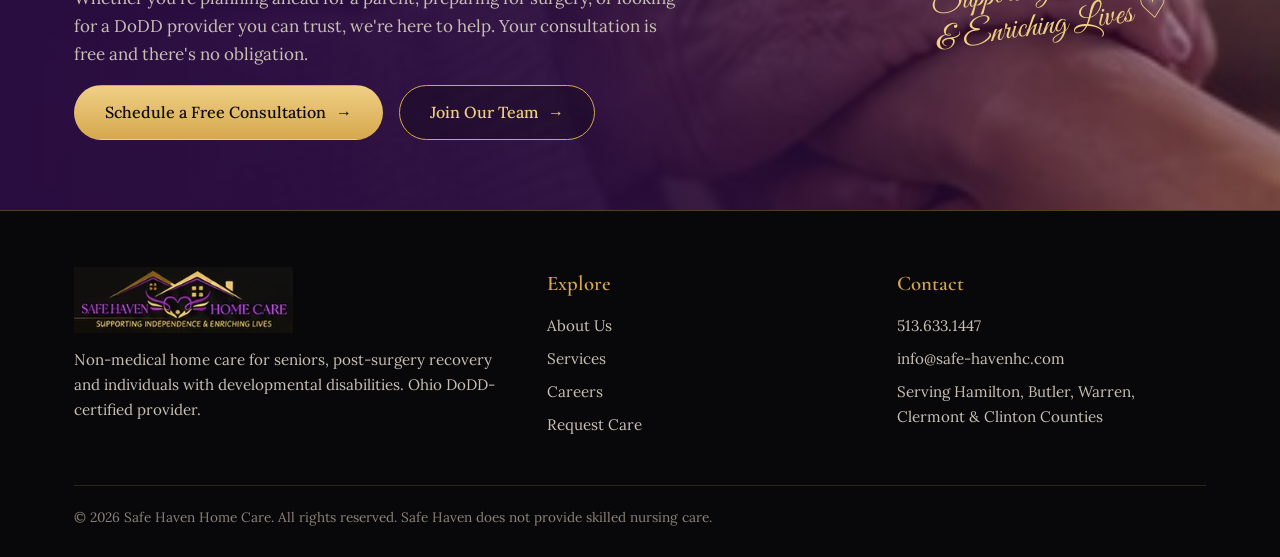
==== commit cd492167: "Add gentle animations and micro-interactions New assets/css/motion.css and assets/js/motion.js, link" ====
--- a/index.html
+++ b/index.html
@@ -21,6 +21,8 @@
   <link rel="preconnect" href="https://fonts.gstatic.com" crossorigin>
   <link href="https://fonts.googleapis.com/css2?family=Cormorant+Garamond:wght@500;600;700&family=Great+Vibes&family=Lora:wght@400;500&display=swap" rel="stylesheet">
   <link rel="stylesheet" href="assets/css/styles.css">
+  <link rel="stylesheet" href="assets/css/motion.css">
+  <script>document.documentElement.classList.add("js")</script>
 </head>
 <body>
 <a class="skip" href="#main">Skip to content</a>
@@ -308,5 +310,6 @@
   </div>
 </footer>
 <script src="assets/js/main.js"></script>
+<script src="assets/js/motion.js"></script>
 </body>
 </html>
--- a/assets/css/motion.css
+++ b/assets/css/motion.css
@@ -0,0 +1,189 @@
+/* ==========================================================================
+   Safe Haven — motion & micro-interactions
+   Gentle, warm, never in the way. Everything here is switched off for
+   visitors who ask their device for reduced motion (see bottom of file).
+   Content is only hidden for animation when JS is running (html.js).
+   ========================================================================== */
+
+:root {
+  --ease-out: cubic-bezier(.22, .61, .36, 1);
+  --ease-soft: cubic-bezier(.4, 0, .2, 1);
+}
+
+/* ---- Scroll progress: a thin gold thread across the top ---------------- */
+.scroll-thread {
+  position: fixed; inset: 0 0 auto 0; height: 2px; z-index: 60;
+  background: linear-gradient(90deg, var(--purple-2, #7a2bb8), var(--gold));
+  transform-origin: 0 50%; transform: scaleX(0);
+  pointer-events: none;
+}
+
+/* ---- Header settles in after you start scrolling ----------------------- */
+.site-header { transition: background .35s var(--ease-soft), box-shadow .35s var(--ease-soft), backdrop-filter .35s; }
+.site-header.is-scrolled {
+  box-shadow: 0 10px 30px rgba(0, 0, 0, .45);
+  backdrop-filter: blur(10px); -webkit-backdrop-filter: blur(10px);
+}
+.site-header .logo img { transition: transform .35s var(--ease-out); }
+.site-header .logo:hover img { transform: scale(1.03); }
+
+/* Nav links: gold underline grows from the center */
+.nav a { position: relative; }
+.nav a:not([aria-current])::after {
+  content: ""; position: absolute; left: 50%; right: 50%; bottom: -4px; height: 1px;
+  background: var(--gold); transition: left .3s var(--ease-out), right .3s var(--ease-out);
+}
+.nav a:not([aria-current]):hover::after, .nav a:not([aria-current]):focus-visible::after { left: 0; right: 0; }
+
+/* ---- Hero entrance ------------------------------------------------------ */
+@keyframes rise { from { opacity: 0; transform: translateY(18px); } to { opacity: 1; transform: none; } }
+@keyframes photo-in { from { opacity: 0; transform: translateY(24px) scale(.97); } to { opacity: 1; transform: none; } }
+@keyframes write-in { from { clip-path: inset(0 100% 0 0); } to { clip-path: inset(0 0 0 0); } }
+@keyframes heartbeat { 0%, 100% { transform: scale(1); } 15% { transform: scale(1.25); } 30% { transform: scale(1); } 45% { transform: scale(1.15); } }
+@keyframes draw { to { stroke-dashoffset: 0; } }
+
+.js .hero .wrap > div:first-child > * { opacity: 0; animation: rise .9s var(--ease-out) forwards; }
+.js .hero .eyebrow     { animation-delay: .10s !important; }
+.js .hero h1           { animation-delay: .22s !important; }
+.js .hero .hero-lead   { animation-delay: .38s !important; }
+.js .hero .btn-row     { animation-delay: .52s !important; }
+.js .hero .trust       { animation-delay: .66s !important; }
+
+.js .hero-photo { opacity: 0; animation: photo-in 1.1s var(--ease-out) .35s forwards; }
+.js .hero-photo .script-note { clip-path: inset(0 100% 0 0); animation: write-in 1.6s var(--ease-soft) 1.25s forwards; }
+.script-note .beat { display: inline-block; transform-origin: 50% 60%; }
+.js .script-note .beat { animation: heartbeat 1.4s ease-in-out 2.9s 1; }
+.hero-photo:hover .script-note .beat { animation: heartbeat 1.2s ease-in-out infinite; }
+
+/* Hero photo: soft tilt toward the cursor (JS sets --rx / --ry) */
+.hero-photo img { transition: transform .5s var(--ease-out), box-shadow .5s var(--ease-out); transform: perspective(900px) rotateX(var(--rx, 0deg)) rotateY(var(--ry, 0deg)); }
+
+/* Swoosh: the gold line draws itself across the page */
+.js .hero .swoosh path:nth-child(3) { stroke-dasharray: 1600; stroke-dashoffset: 1600; animation: draw 2.2s var(--ease-soft) .6s forwards; }
+
+/* Page heroes on inner pages */
+.js .page-hero .wrap > * { opacity: 0; animation: rise .9s var(--ease-out) forwards; }
+.js .page-hero .wrap > *:nth-child(2) { animation-delay: .12s; }
+.js .page-hero .wrap > *:nth-child(3) { animation-delay: .24s; }
+.js .page-hero .wrap > *:nth-child(4) { animation-delay: .36s; }
+
+/* ---- Floating hearts in the hero background ---------------------------- */
+.hero-hearts { position: absolute; inset: 0; pointer-events: none; overflow: hidden; z-index: 0; }
+.hero > .wrap { position: relative; z-index: 1; }
+.hero-hearts span {
+  position: absolute; bottom: -30px; color: var(--gold); opacity: 0;
+  font-size: var(--s, 14px); left: var(--x, 50%);
+  animation: float-up var(--d, 16s) linear var(--delay, 0s) infinite;
+}
+@keyframes float-up {
+  0%   { transform: translate(0, 0) rotate(-8deg); opacity: 0; }
+  10%  { opacity: var(--o, .18); }
+  50%  { transform: translate(var(--drift, 20px), -45vh) rotate(8deg); }
+  90%  { opacity: var(--o, .18); }
+  100% { transform: translate(0, -90vh) rotate(-6deg); opacity: 0; }
+}
+
+/* ---- Scroll reveal ------------------------------------------------------ */
+.js [data-reveal] { opacity: 0; transform: translateY(26px); transition: opacity .8s var(--ease-out), transform .8s var(--ease-out); transition-delay: var(--stagger, 0s); }
+.js [data-reveal="left"]  { transform: translateX(-30px); }
+.js [data-reveal="right"] { transform: translateX(30px); }
+.js [data-reveal="zoom"]  { transform: scale(.96); }
+.js [data-reveal].is-in   { opacity: 1; transform: none; }
+
+/* On narrow screens, side-slides become gentle rises (no sideways overflow). */
+@media (max-width: 900px) {
+  .js [data-reveal="left"], .js [data-reveal="right"] { transform: translateY(22px); }
+}
+.band, .cta, .site-footer { overflow-x: clip; }
+
+/* Eyebrow lines stretch out once the heading appears */
+.js .eyebrow.lined::before, .js .eyebrow.lined::after, .js .eyebrow.lined-l::before { transform: scaleX(0); transition: transform .9s var(--ease-out) .25s; }
+.js .eyebrow.lined::before { transform-origin: 100% 50%; }
+.js .eyebrow.lined::after, .js .eyebrow.lined-l::before { transform-origin: 0 50%; }
+.js .is-in .eyebrow.lined::before, .js .is-in .eyebrow.lined::after, .js .is-in .eyebrow.lined-l::before,
+.js .eyebrow.is-in::before, .js .eyebrow.is-in::after,
+.js .hero .eyebrow::before, .js .page-hero .eyebrow::before, .js .page-hero .eyebrow::after { transform: scaleX(1); }
+
+/* ---- Cards & panels: warm glow that follows the cursor ----------------- */
+.card, .panel, .price-card { position: relative; isolation: isolate; }
+.card::before, .panel::before {
+  content: ""; position: absolute; inset: 0; border-radius: inherit; z-index: -1; pointer-events: none;
+  background: radial-gradient(260px circle at var(--mx, 50%) var(--my, 50%), rgba(214, 168, 78, .14), transparent 65%);
+  opacity: 0; transition: opacity .4s var(--ease-soft);
+}
+.card:hover::before, .panel:hover::before { opacity: 1; }
+.panel { transition: transform .35s var(--ease-out), border-color .35s var(--ease-out); }
+.panel:hover { transform: translateY(-4px); border-color: var(--gold); }
+
+.card { overflow: hidden; }
+.card-img { transition: transform .9s var(--ease-out); }
+.card:hover .card-img { transform: scale(1.06); }
+.card-badge { transition: transform .5s var(--ease-out); }
+.card:hover .card-badge { transform: translateY(-3px) rotate(-6deg); }
+
+/* Icon rings breathe gently on hover */
+.ring { transition: transform .4s var(--ease-out), box-shadow .4s var(--ease-out); }
+.panel:hover .ring, .feature:hover .ring { transform: scale(1.08); box-shadow: 0 0 0 6px rgba(214, 168, 78, .12); }
+
+/* Photos: slow, subtle zoom on hover */
+.photo-frame, .why-photo, .service-detail > img, .service-detail .crop { overflow: hidden; }
+.photo-frame img, .why-photo img { transition: transform 1.2s var(--ease-out); }
+.photo-frame:hover img, .why-photo:hover img { transform: scale(1.04); }
+
+/* ---- Buttons & links ---------------------------------------------------- */
+.btn { position: relative; overflow: hidden; }
+.btn::after { transition: transform .3s var(--ease-out); }
+.btn:hover::after { transform: translateX(4px); }
+.btn-purple::before, .btn-gold::before {
+  content: ""; position: absolute; top: 0; bottom: 0; left: -60%; width: 40%;
+  background: linear-gradient(100deg, transparent, rgba(255, 255, 255, .28), transparent);
+  transform: skewX(-20deg); transition: left .7s var(--ease-soft); pointer-events: none;
+}
+.btn-purple:hover::before, .btn-gold:hover::before { left: 130%; }
+.btn-purple:hover { box-shadow: 0 10px 28px rgba(94, 27, 145, .6); }
+.btn:active { transform: translateY(0) scale(.98); }
+
+.link-arrow::after { display: inline-block; transition: transform .3s var(--ease-out); }
+.link-arrow:hover::after { transform: translateX(4px); }
+
+/* Phone number: tiny ring wiggle to invite a call */
+@keyframes ring-wiggle { 0%, 100% { transform: rotate(0); } 20% { transform: rotate(-12deg); } 40% { transform: rotate(10deg); } 60% { transform: rotate(-6deg); } 80% { transform: rotate(4deg); } }
+.header-phone::before { display: inline-block; transform-origin: 50% 60%; }
+.header-phone:hover::before { animation: ring-wiggle .7s ease-in-out; }
+
+/* ---- Little hearts that pop from a clicked button ----------------------- */
+.heart-pop {
+  position: fixed; z-index: 80; pointer-events: none; color: var(--gold);
+  font-size: 14px; line-height: 1; transform: translate(-50%, -50%);
+  animation: heart-pop .9s var(--ease-out) forwards;
+}
+@keyframes heart-pop {
+  0%   { opacity: 0; transform: translate(-50%, -50%) scale(.4); }
+  20%  { opacity: 1; }
+  100% { opacity: 0; transform: translate(calc(-50% + var(--dx)), calc(-50% + var(--dy))) scale(1.1) rotate(var(--r)); }
+}
+
+/* ---- Footer: back-to-top -------------------------------------------- */
+.to-top {
+  position: fixed; right: 20px; bottom: 20px; z-index: 50;
+  width: 46px; height: 46px; border-radius: 50%;
+  display: grid; place-items: center; cursor: pointer;
+  background: rgba(13, 11, 15, .85); color: var(--gold);
+  border: 1px solid var(--gold); font-size: 1.1rem;
+  opacity: 0; transform: translateY(12px); pointer-events: none;
+  transition: opacity .35s var(--ease-out), transform .35s var(--ease-out), background .25s;
+}
+.to-top.show { opacity: 1; transform: none; pointer-events: auto; }
+.to-top:hover { background: var(--purple); }
+.to-top:focus-visible { outline: 2px solid var(--gold); outline-offset: 3px; }
+
+/* ---- Respect visitors who prefer less motion --------------------------- */
+@media (prefers-reduced-motion: reduce) {
+  *, *::before, *::after { animation: none !important; transition-duration: .01ms !important; transition-delay: 0s !important; }
+  .js [data-reveal], .js .hero .wrap > div:first-child > *, .js .hero-photo, .js .page-hero .wrap > * { opacity: 1 !important; transform: none !important; }
+  .js .hero-photo .script-note { clip-path: none !important; }
+  .js .hero .swoosh path { stroke-dashoffset: 0 !important; }
+  .js .eyebrow::before, .js .eyebrow::after { transform: none !important; }
+  .hero-hearts, .scroll-thread { display: none; }
+  html { scroll-behavior: auto; }
+}
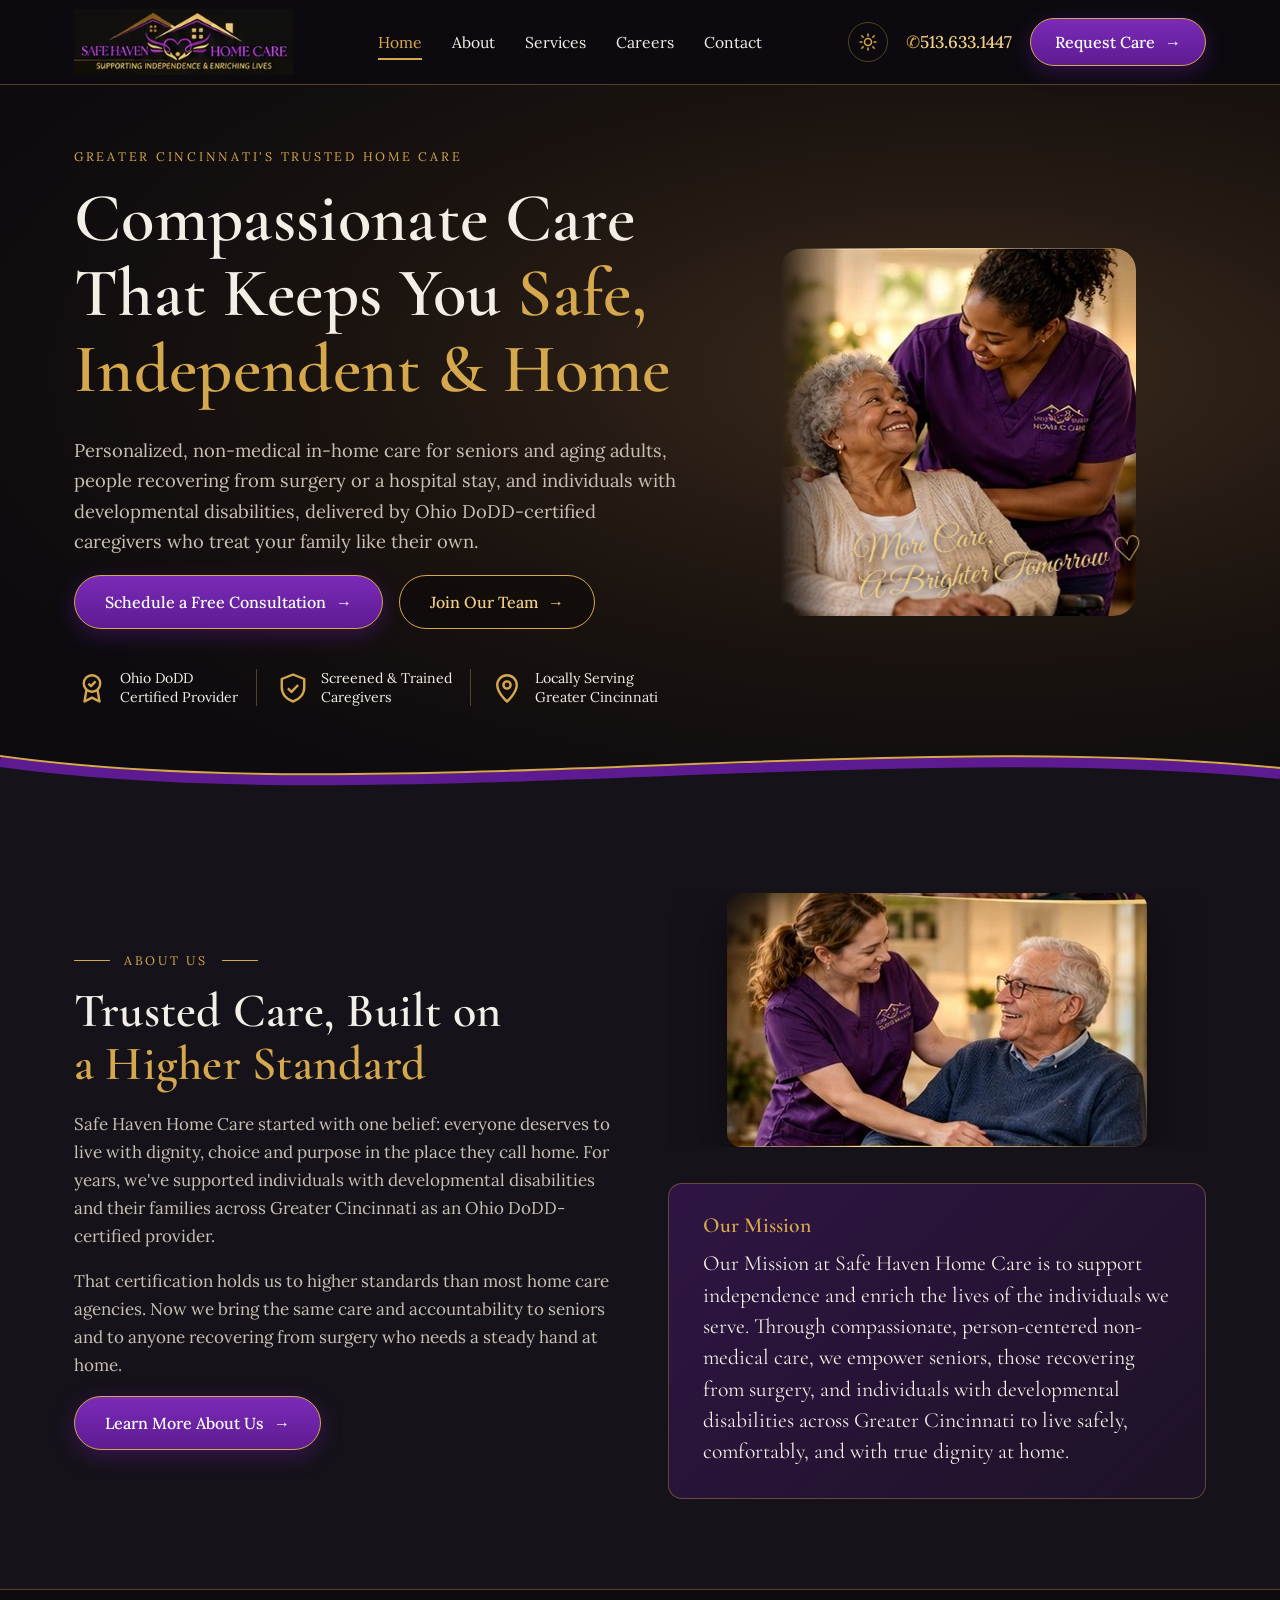
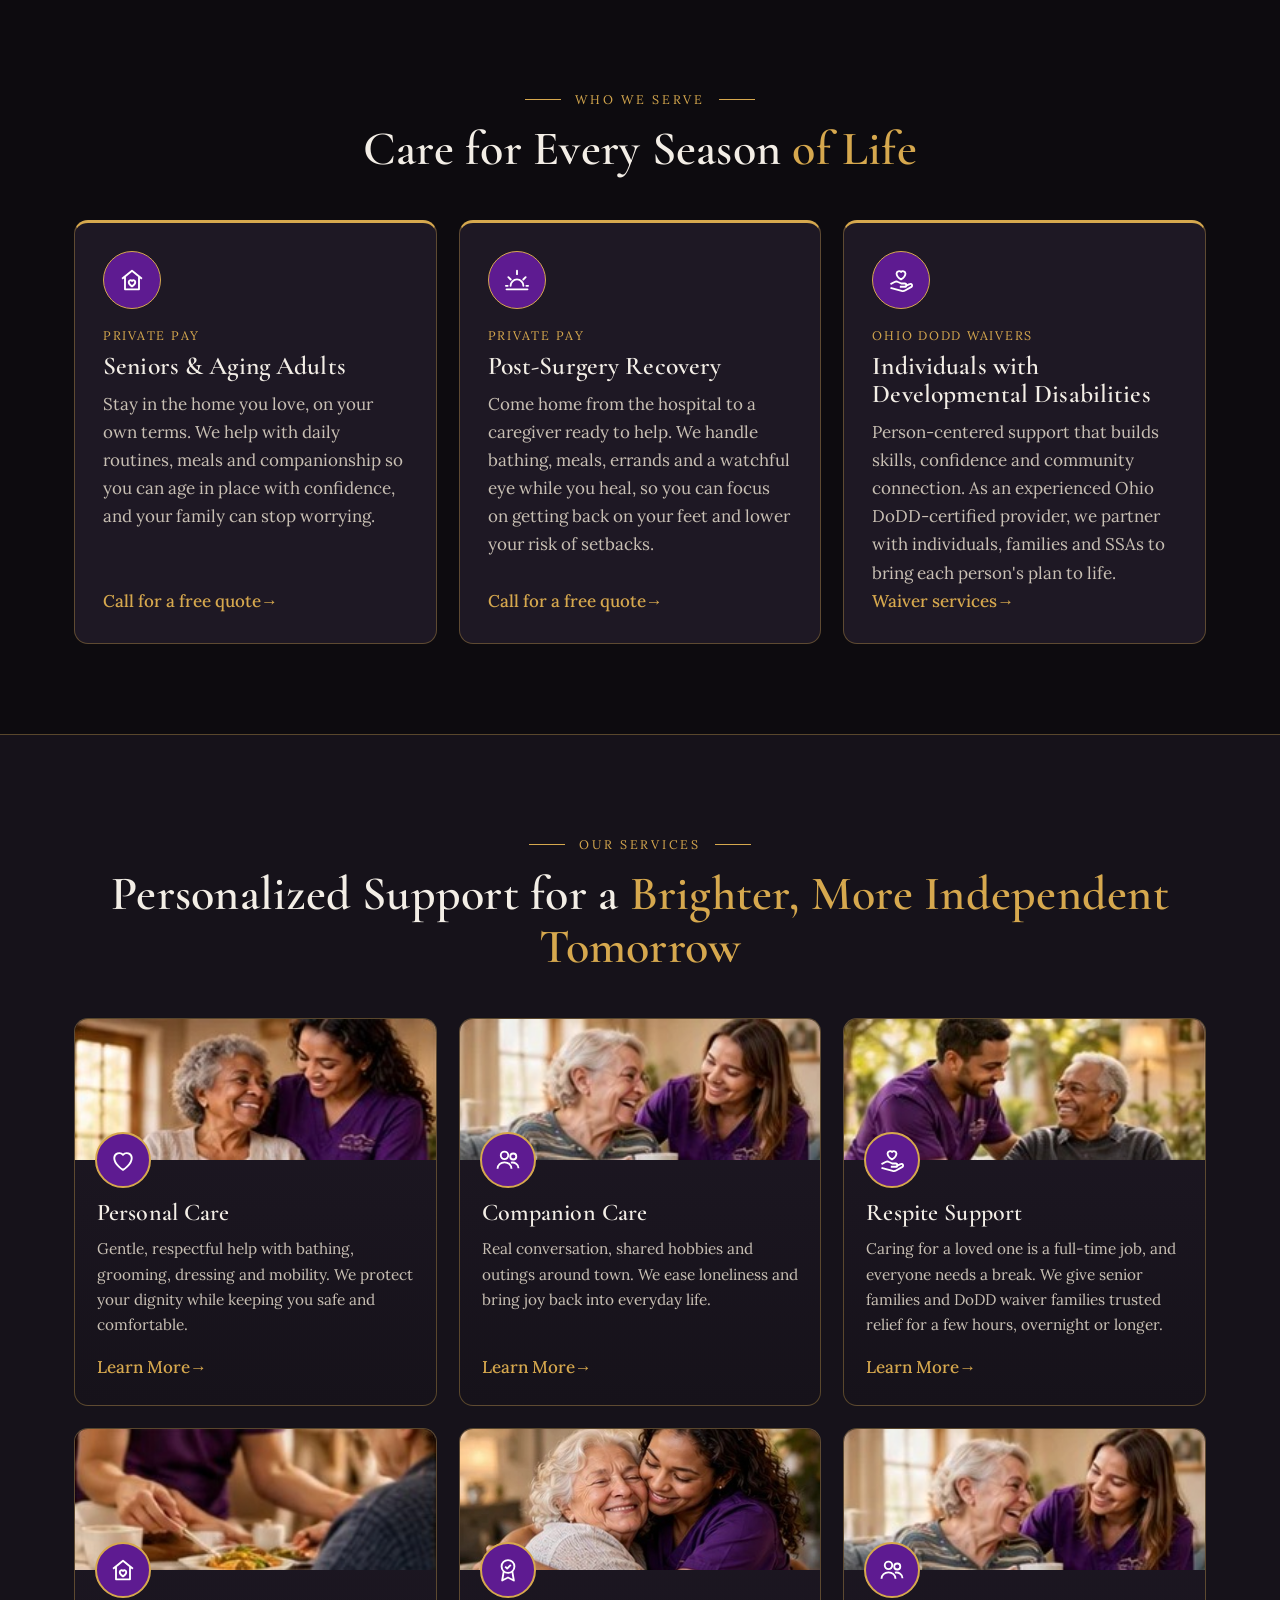
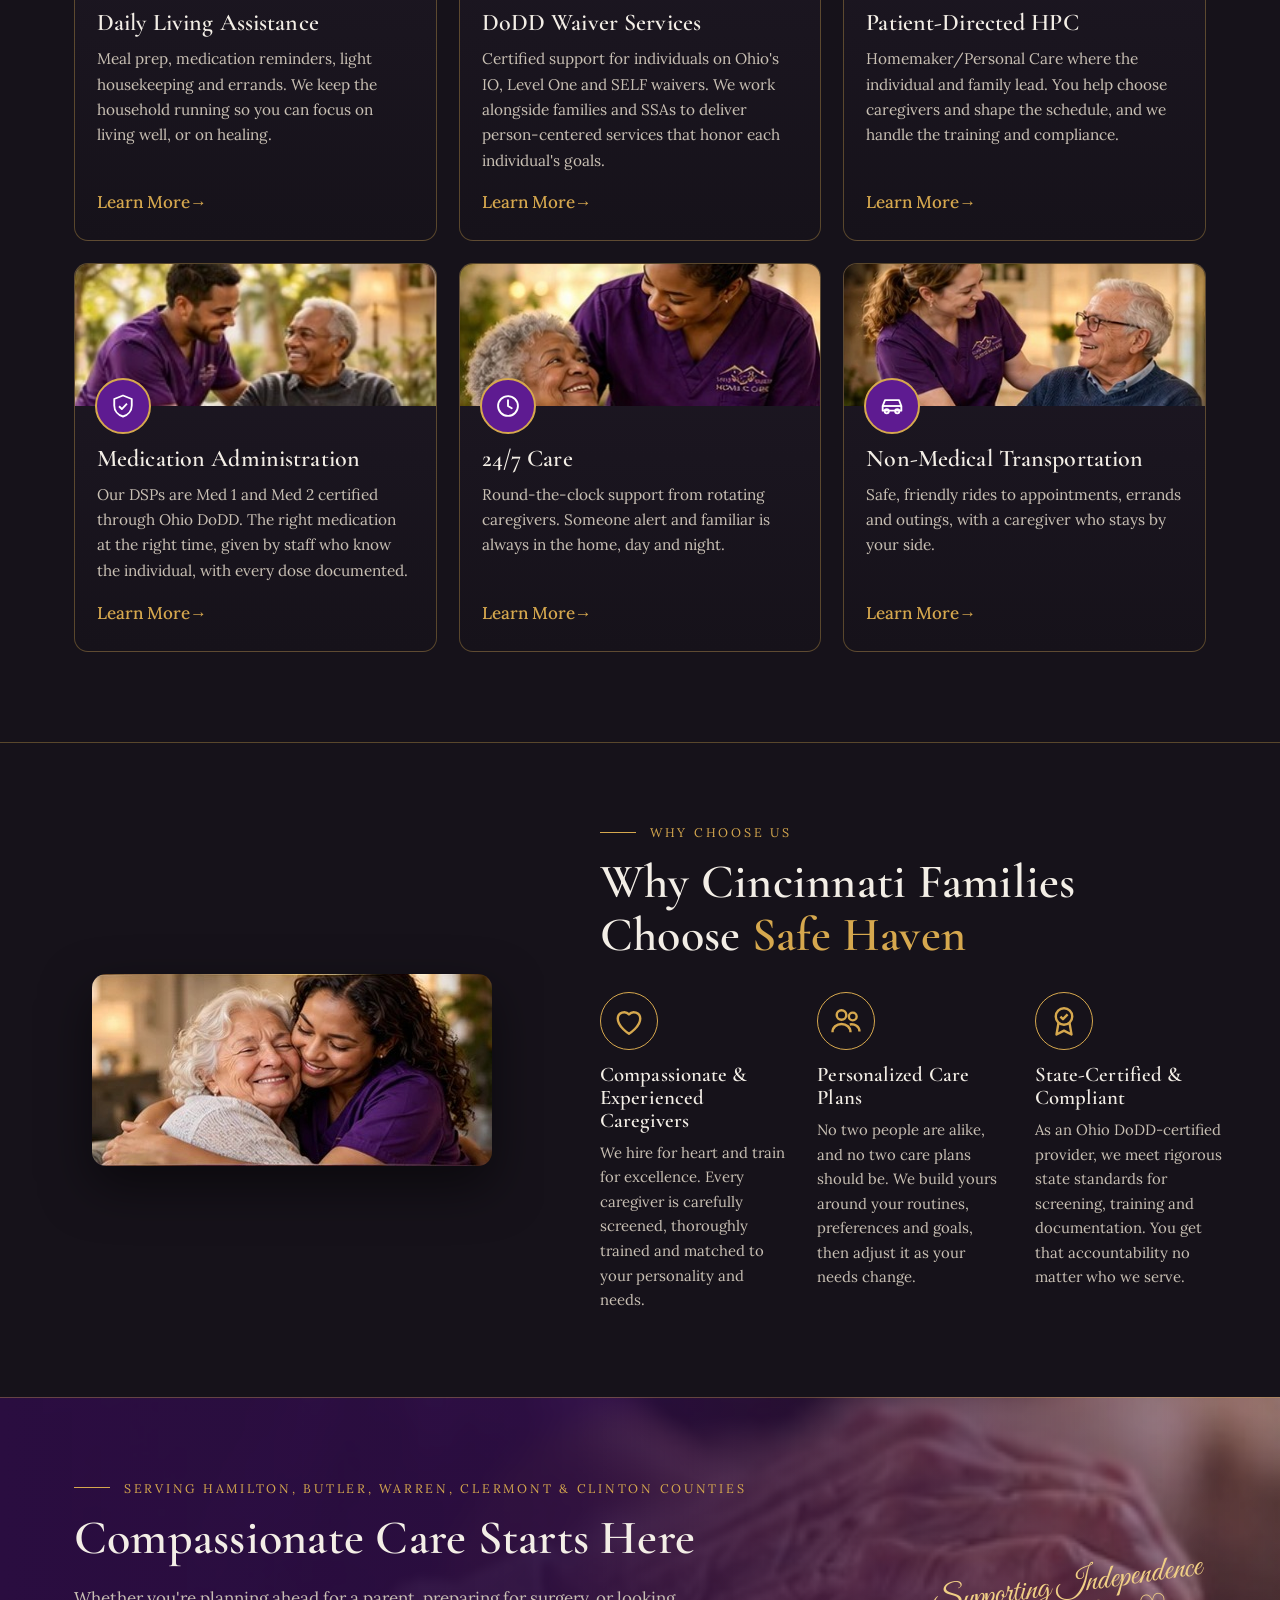
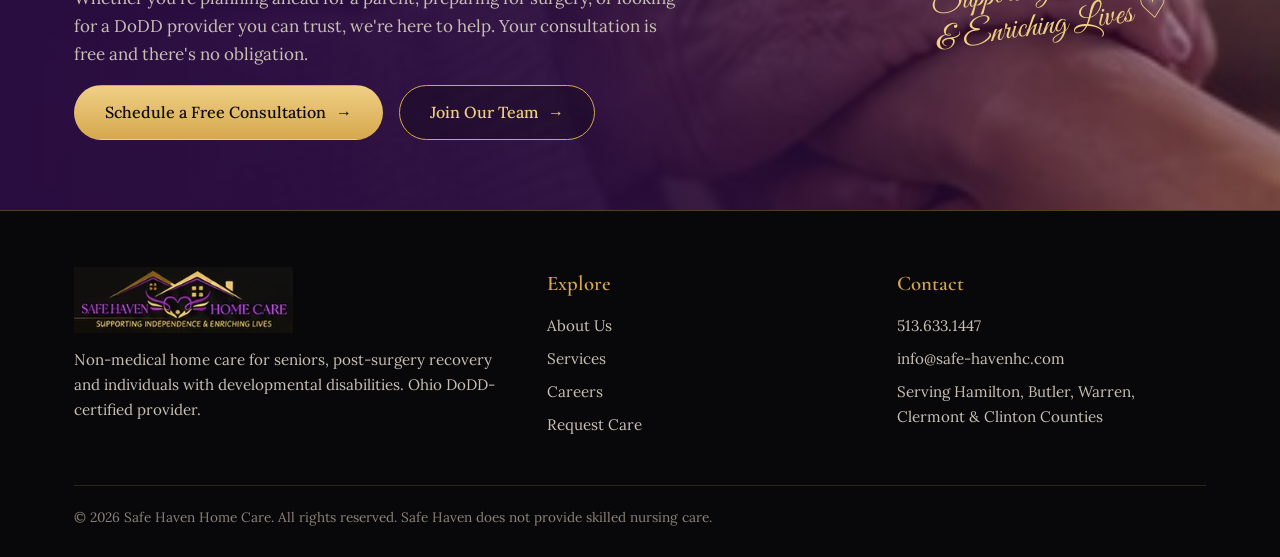
==== commit 06553d2f: "Add light/dark mode switch Sun/moon button in the header switches between the original dark look and" ====
--- a/index.html
+++ b/index.html
@@ -22,7 +22,8 @@
   <link href="https://fonts.googleapis.com/css2?family=Cormorant+Garamond:wght@500;600;700&family=Great+Vibes&family=Lora:wght@400;500&display=swap" rel="stylesheet">
   <link rel="stylesheet" href="assets/css/styles.css">
   <link rel="stylesheet" href="assets/css/motion.css">
-  <script>document.documentElement.classList.add("js")</script>
+  <link rel="stylesheet" href="assets/css/theme.css">
+  <script>document.documentElement.classList.add("js");try{if(localStorage.getItem("sh-theme")==="light")document.documentElement.dataset.theme="light"}catch(e){}</script>
 </head>
 <body>
 <a class="skip" href="#main">Skip to content</a>
@@ -309,6 +310,7 @@
     </div>
   </div>
 </footer>
+<script src="assets/js/theme.js"></script>
 <script src="assets/js/main.js"></script>
 <script src="assets/js/motion.js"></script>
 </body>
--- a/assets/css/motion.css
+++ b/assets/css/motion.css
@@ -12,7 +12,8 @@
 
 /* ---- Scroll progress: a thin gold thread across the top ---------------- */
 .scroll-thread {
-  position: fixed; inset: 0 0 auto 0; height: 2px; z-index: 60;
+  position: fixed; inset: 0 0 auto 0; height: 4px; z-index: 60;
+  box-shadow: 0 0 10px rgba(214, 168, 78, .7);
   background: linear-gradient(90deg, var(--purple-2, #7a2bb8), var(--gold));
   transform-origin: 0 50%; transform: scaleX(0);
   pointer-events: none;
@@ -25,34 +26,34 @@
   backdrop-filter: blur(10px); -webkit-backdrop-filter: blur(10px);
 }
 .site-header .logo img { transition: transform .35s var(--ease-out); }
-.site-header .logo:hover img { transform: scale(1.03); }
+.site-header .logo:hover img { transform: scale(1.07); }
 
 /* Nav links: gold underline grows from the center */
 .nav a { position: relative; }
 .nav a:not([aria-current])::after {
-  content: ""; position: absolute; left: 50%; right: 50%; bottom: -4px; height: 1px;
+  content: ""; position: absolute; left: 50%; right: 50%; bottom: -5px; height: 2px;
   background: var(--gold); transition: left .3s var(--ease-out), right .3s var(--ease-out);
 }
 .nav a:not([aria-current]):hover::after, .nav a:not([aria-current]):focus-visible::after { left: 0; right: 0; }
 
 /* ---- Hero entrance ------------------------------------------------------ */
-@keyframes rise { from { opacity: 0; transform: translateY(18px); } to { opacity: 1; transform: none; } }
-@keyframes photo-in { from { opacity: 0; transform: translateY(24px) scale(.97); } to { opacity: 1; transform: none; } }
+@keyframes rise { from { opacity: 0; transform: translateY(36px); } to { opacity: 1; transform: none; } }
+@keyframes photo-in { from { opacity: 0; transform: translateY(50px) scale(.92); } to { opacity: 1; transform: none; } }
 @keyframes write-in { from { clip-path: inset(0 100% 0 0); } to { clip-path: inset(0 0 0 0); } }
-@keyframes heartbeat { 0%, 100% { transform: scale(1); } 15% { transform: scale(1.25); } 30% { transform: scale(1); } 45% { transform: scale(1.15); } }
+@keyframes heartbeat { 0%, 100% { transform: scale(1); } 15% { transform: scale(1.45); } 30% { transform: scale(1); } 45% { transform: scale(1.3); } }
 @keyframes draw { to { stroke-dashoffset: 0; } }
 
-.js .hero .wrap > div:first-child > * { opacity: 0; animation: rise .9s var(--ease-out) forwards; }
+.js .hero .wrap > div:first-child > * { opacity: 0; animation: rise 1.1s var(--ease-out) forwards; }
 .js .hero .eyebrow     { animation-delay: .10s !important; }
 .js .hero h1           { animation-delay: .22s !important; }
 .js .hero .hero-lead   { animation-delay: .38s !important; }
 .js .hero .btn-row     { animation-delay: .52s !important; }
 .js .hero .trust       { animation-delay: .66s !important; }
 
-.js .hero-photo { opacity: 0; animation: photo-in 1.1s var(--ease-out) .35s forwards; }
+.js .hero-photo { opacity: 0; animation: photo-in 1.3s var(--ease-out) .35s forwards; }
 .js .hero-photo .script-note { clip-path: inset(0 100% 0 0); animation: write-in 1.6s var(--ease-soft) 1.25s forwards; }
 .script-note .beat { display: inline-block; transform-origin: 50% 60%; }
-.js .script-note .beat { animation: heartbeat 1.4s ease-in-out 2.9s 1; }
+.js .script-note .beat { animation: heartbeat 1.4s ease-in-out 2.9s 3; }
 .hero-photo:hover .script-note .beat { animation: heartbeat 1.2s ease-in-out infinite; }
 
 /* Hero photo: soft tilt toward the cursor (JS sets --rx / --ry) */
@@ -62,37 +63,39 @@
 .js .hero .swoosh path:nth-child(3) { stroke-dasharray: 1600; stroke-dashoffset: 1600; animation: draw 2.2s var(--ease-soft) .6s forwards; }
 
 /* Page heroes on inner pages */
-.js .page-hero .wrap > * { opacity: 0; animation: rise .9s var(--ease-out) forwards; }
+.js .page-hero .wrap > * { opacity: 0; animation: rise 1.1s var(--ease-out) forwards; }
 .js .page-hero .wrap > *:nth-child(2) { animation-delay: .12s; }
 .js .page-hero .wrap > *:nth-child(3) { animation-delay: .24s; }
 .js .page-hero .wrap > *:nth-child(4) { animation-delay: .36s; }
 
 /* ---- Floating hearts in the hero background ---------------------------- */
 .hero-hearts { position: absolute; inset: 0; pointer-events: none; overflow: hidden; z-index: 0; }
-.hero > .wrap { position: relative; z-index: 1; }
+.page-hero { position: relative; overflow: hidden; }
+.hero > .wrap, .page-hero > .wrap { position: relative; z-index: 1; }
 .hero-hearts span {
-  position: absolute; bottom: -30px; color: var(--gold); opacity: 0;
+  position: absolute; bottom: -40px; color: var(--gold); opacity: 0;
+  text-shadow: 0 0 12px rgba(214, 168, 78, .55);
   font-size: var(--s, 14px); left: var(--x, 50%);
   animation: float-up var(--d, 16s) linear var(--delay, 0s) infinite;
 }
 @keyframes float-up {
   0%   { transform: translate(0, 0) rotate(-8deg); opacity: 0; }
-  10%  { opacity: var(--o, .18); }
-  50%  { transform: translate(var(--drift, 20px), -45vh) rotate(8deg); }
-  90%  { opacity: var(--o, .18); }
-  100% { transform: translate(0, -90vh) rotate(-6deg); opacity: 0; }
+  10%  { opacity: var(--o, .4); }
+  50%  { transform: translate(var(--drift, 20px), calc(var(--rise, 90vh) / -2)) rotate(12deg) scale(1.15); }
+  90%  { opacity: var(--o, .4); }
+  100% { transform: translate(0, calc(var(--rise, 90vh) * -1)) rotate(-6deg); opacity: 0; }
 }
 
 /* ---- Scroll reveal ------------------------------------------------------ */
-.js [data-reveal] { opacity: 0; transform: translateY(26px); transition: opacity .8s var(--ease-out), transform .8s var(--ease-out); transition-delay: var(--stagger, 0s); }
-.js [data-reveal="left"]  { transform: translateX(-30px); }
-.js [data-reveal="right"] { transform: translateX(30px); }
-.js [data-reveal="zoom"]  { transform: scale(.96); }
+.js [data-reveal] { opacity: 0; transform: translateY(50px); transition: opacity 1s var(--ease-out), transform 1s var(--ease-out); transition-delay: var(--stagger, 0s); }
+.js [data-reveal="left"]  { transform: translateX(-80px); }
+.js [data-reveal="right"] { transform: translateX(80px); }
+.js [data-reveal="zoom"]  { transform: scale(.88); }
 .js [data-reveal].is-in   { opacity: 1; transform: none; }
 
 /* On narrow screens, side-slides become gentle rises (no sideways overflow). */
 @media (max-width: 900px) {
-  .js [data-reveal="left"], .js [data-reveal="right"] { transform: translateY(22px); }
+  .js [data-reveal="left"], .js [data-reveal="right"] { transform: translateY(40px); }
 }
 .band, .cta, .site-footer { overflow-x: clip; }
 
@@ -108,43 +111,52 @@
 .card, .panel, .price-card { position: relative; isolation: isolate; }
 .card::before, .panel::before {
   content: ""; position: absolute; inset: 0; border-radius: inherit; z-index: -1; pointer-events: none;
-  background: radial-gradient(260px circle at var(--mx, 50%) var(--my, 50%), rgba(214, 168, 78, .14), transparent 65%);
+  background: radial-gradient(260px circle at var(--mx, 50%) var(--my, 50%), rgba(214, 168, 78, .3), transparent 65%);
   opacity: 0; transition: opacity .4s var(--ease-soft);
 }
 .card:hover::before, .panel:hover::before { opacity: 1; }
 .panel { transition: transform .35s var(--ease-out), border-color .35s var(--ease-out); }
-.panel:hover { transform: translateY(-4px); border-color: var(--gold); }
+.panel:hover { transform: translateY(-10px); border-color: var(--gold); box-shadow: 0 18px 40px rgba(0, 0, 0, .45), 0 0 0 1px var(--gold); }
 
 .card { overflow: hidden; }
 .card-img { transition: transform .9s var(--ease-out); }
-.card:hover .card-img { transform: scale(1.06); }
+.card { transition: transform .4s var(--ease-out), box-shadow .4s var(--ease-out); }
+.card:hover { transform: translateY(-8px); box-shadow: 0 18px 40px rgba(0, 0, 0, .45); }
+.card:hover .card-img { transform: scale(1.12); }
 .card-badge { transition: transform .5s var(--ease-out); }
-.card:hover .card-badge { transform: translateY(-3px) rotate(-6deg); }
+.card:hover .card-badge { transform: translateY(-6px) rotate(-10deg) scale(1.1); }
 
 /* Icon rings breathe gently on hover */
 .ring { transition: transform .4s var(--ease-out), box-shadow .4s var(--ease-out); }
-.panel:hover .ring, .feature:hover .ring { transform: scale(1.08); box-shadow: 0 0 0 6px rgba(214, 168, 78, .12); }
+.panel:hover .ring, .feature:hover .ring { transform: scale(1.18) rotate(-6deg); box-shadow: 0 0 0 10px rgba(214, 168, 78, .22); }
 
 /* Photos: slow, subtle zoom on hover */
 .photo-frame, .why-photo, .service-detail > img, .service-detail .crop { overflow: hidden; }
 .photo-frame img, .why-photo img { transition: transform 1.2s var(--ease-out); }
-.photo-frame:hover img, .why-photo:hover img { transform: scale(1.04); }
+.photo-frame:hover img, .why-photo:hover img { transform: scale(1.09); }
 
 /* ---- Buttons & links ---------------------------------------------------- */
 .btn { position: relative; overflow: hidden; }
 .btn::after { transition: transform .3s var(--ease-out); }
-.btn:hover::after { transform: translateX(4px); }
+.btn:hover::after { transform: translateX(7px); }
+.btn { transition: transform .25s var(--ease-out), box-shadow .25s var(--ease-out); }
+.btn:hover { transform: translateY(-3px); }
 .btn-purple::before, .btn-gold::before {
   content: ""; position: absolute; top: 0; bottom: 0; left: -60%; width: 40%;
-  background: linear-gradient(100deg, transparent, rgba(255, 255, 255, .28), transparent);
+  background: linear-gradient(100deg, transparent, rgba(255, 255, 255, .45), transparent);
   transform: skewX(-20deg); transition: left .7s var(--ease-soft); pointer-events: none;
 }
 .btn-purple:hover::before, .btn-gold:hover::before { left: 130%; }
-.btn-purple:hover { box-shadow: 0 10px 28px rgba(94, 27, 145, .6); }
+.btn-purple:hover { box-shadow: 0 14px 34px rgba(122, 43, 184, .8); }
+.btn-gold:hover { box-shadow: 0 14px 34px rgba(214, 168, 78, .6); }
+
+/* Main call-to-action in the top section glows gently every few seconds */
+@keyframes cta-glow { 0%, 70%, 100% { box-shadow: 0 0 0 0 rgba(214, 168, 78, 0); } 80% { box-shadow: 0 0 0 8px rgba(214, 168, 78, .35); } 90% { box-shadow: 0 0 0 14px rgba(214, 168, 78, 0); } }
+.js .hero .btn-row .btn:first-child, .js .page-hero .btn:first-of-type { animation: cta-glow 4.5s ease-out 2.5s infinite; }
 .btn:active { transform: translateY(0) scale(.98); }
 
 .link-arrow::after { display: inline-block; transition: transform .3s var(--ease-out); }
-.link-arrow:hover::after { transform: translateX(4px); }
+.link-arrow:hover::after { transform: translateX(8px); }
 
 /* Phone number: tiny ring wiggle to invite a call */
 @keyframes ring-wiggle { 0%, 100% { transform: rotate(0); } 20% { transform: rotate(-12deg); } 40% { transform: rotate(10deg); } 60% { transform: rotate(-6deg); } 80% { transform: rotate(4deg); } }
@@ -154,13 +166,14 @@
 /* ---- Little hearts that pop from a clicked button ----------------------- */
 .heart-pop {
   position: fixed; z-index: 80; pointer-events: none; color: var(--gold);
-  font-size: 14px; line-height: 1; transform: translate(-50%, -50%);
-  animation: heart-pop .9s var(--ease-out) forwards;
+  font-size: 20px; line-height: 1; transform: translate(-50%, -50%);
+  text-shadow: 0 0 8px rgba(214, 168, 78, .6);
+  animation: heart-pop 1.1s var(--ease-out) forwards;
 }
 @keyframes heart-pop {
   0%   { opacity: 0; transform: translate(-50%, -50%) scale(.4); }
   20%  { opacity: 1; }
-  100% { opacity: 0; transform: translate(calc(-50% + var(--dx)), calc(-50% + var(--dy))) scale(1.1) rotate(var(--r)); }
+  100% { opacity: 0; transform: translate(calc(-50% + var(--dx)), calc(-50% + var(--dy))) scale(1.4) rotate(var(--r)); }
 }
 
 /* ---- Footer: back-to-top -------------------------------------------- */
--- a/assets/css/theme.css
+++ b/assets/css/theme.css
@@ -0,0 +1,84 @@
+/* ==========================================================================
+   Safe Haven — light mode + the sun/moon switch in the header
+   Dark is the default look. Visitors who pick light get it on every page
+   (saved in their browser). The header, footer and the photo call-to-action
+   band stay dark in both modes so the logo and brand framing don't change.
+   ========================================================================== */
+
+/* ---- Light palette ----------------------------------------------------- */
+[data-theme="light"] {
+  --ink: #fbf7f0;      /* page background: warm ivory */
+  --ink-2: #f3ece1;    /* alternate bands */
+  --ink-3: #ffffff;    /* cards and panels */
+  --text: #241a2e;     /* deep plum text */
+  --muted: #574d5e;
+  --gold: #7b5313;     /* darker gold so small text still reads on light backgrounds */
+  --gold-2: #6a470d;
+  --line: rgba(138, 94, 23, .3);
+  color-scheme: light;
+}
+:root { color-scheme: dark; }
+
+/* Sections that keep the dark look in both modes */
+[data-theme="light"] :is(.site-header, .site-footer, .cta, .hero-photo) {
+  --ink: #0d0b0f; --ink-2: #16121a; --ink-3: #1e1824;
+  --text: #f3eee6; --muted: #c9c0b4;
+  --gold: #d6a84e; --gold-2: #f0cf85;
+  --line: rgba(214, 168, 78, .35);
+  color: var(--text);
+}
+
+/* ---- Light-mode adjustments for hard-coded dark colors ------------------ */
+[data-theme="light"] .hero { background: radial-gradient(ellipse at 75% 40%, #f1dfc2 0%, #f7efe2 45%, var(--ink) 80%); }
+[data-theme="light"] .hero .swoosh path:first-child { fill: var(--ink-2); }
+[data-theme="light"] .hero-photo img { box-shadow: 0 30px 60px rgba(60, 40, 20, .28); }
+[data-theme="light"] .page-hero { background: radial-gradient(ellipse at 80% 20%, rgba(122, 43, 184, .14), transparent 60%), var(--ink); }
+
+[data-theme="light"] .btn-outline { background: rgba(255, 255, 255, .7); }
+[data-theme="light"] .btn-outline:hover { background: rgba(138, 94, 23, .1); }
+/* ...but outline buttons inside the dark bands keep their dark look */
+[data-theme="light"] :is(.site-header, .site-footer, .cta) .btn-outline { background: rgba(0, 0, 0, .25); }
+[data-theme="light"] :is(.site-header, .site-footer, .cta) .btn-outline:hover { background: rgba(214, 168, 78, .12); }
+
+[data-theme="light"] .card,
+[data-theme="light"] .panel,
+[data-theme="light"] .price-card { box-shadow: 0 10px 28px rgba(60, 40, 20, .08); }
+[data-theme="light"] .panel:hover,
+[data-theme="light"] .card:hover { box-shadow: 0 18px 40px rgba(60, 40, 20, .18), 0 0 0 1px var(--gold); }
+[data-theme="light"] .photo-frame img,
+[data-theme="light"] .why-photo img { box-shadow: 0 20px 50px rgba(60, 40, 20, .22); }
+
+[data-theme="light"] .mission { background: linear-gradient(135deg, rgba(94, 27, 145, .12), rgba(94, 27, 145, .03)); }
+[data-theme="light"] .price-option { background: rgba(94, 27, 145, .07); border-color: var(--line); }
+[data-theme="light"] .rate-table th,
+[data-theme="light"] .rate-table td,
+[data-theme="light"] .rate-table tr { border-color: var(--line); }
+
+[data-theme="light"] .form input,
+[data-theme="light"] .form select,
+[data-theme="light"] .form textarea { background: #fff; border-color: rgba(138, 94, 23, .35); }
+
+/* Back-to-top button stays dark with bright gold in both modes */
+[data-theme="light"] .to-top { color: #d6a84e; border-color: #d6a84e; }
+
+/* Floating hearts: a touch stronger on light so they still show */
+[data-theme="light"] .hero-hearts span { text-shadow: 0 0 10px rgba(214, 168, 78, .45); }
+
+/* ---- The switch -------------------------------------------------------- */
+.theme-toggle {
+  width: 40px; height: 40px; border-radius: 50%; flex: none;
+  display: grid; place-items: center; cursor: pointer;
+  background: transparent; color: var(--gold);
+  border: 1px solid var(--line); font-size: 1.15rem; line-height: 1;
+  transition: background .25s, transform .35s cubic-bezier(.22, .61, .36, 1), border-color .25s;
+}
+.theme-toggle:hover { background: rgba(214, 168, 78, .14); border-color: var(--gold); transform: rotate(-20deg) scale(1.08); }
+.theme-toggle:focus-visible { outline: 2px solid var(--gold); outline-offset: 3px; }
+.theme-toggle svg { width: 20px; height: 20px; }
+
+/* Smooth fade when switching (not on first paint) */
+.theme-anim, .theme-anim * { transition: background-color .45s ease, color .45s ease, border-color .45s ease !important; }
+
+@media (prefers-reduced-motion: reduce) {
+  .theme-anim, .theme-anim * { transition: none !important; }
+}
